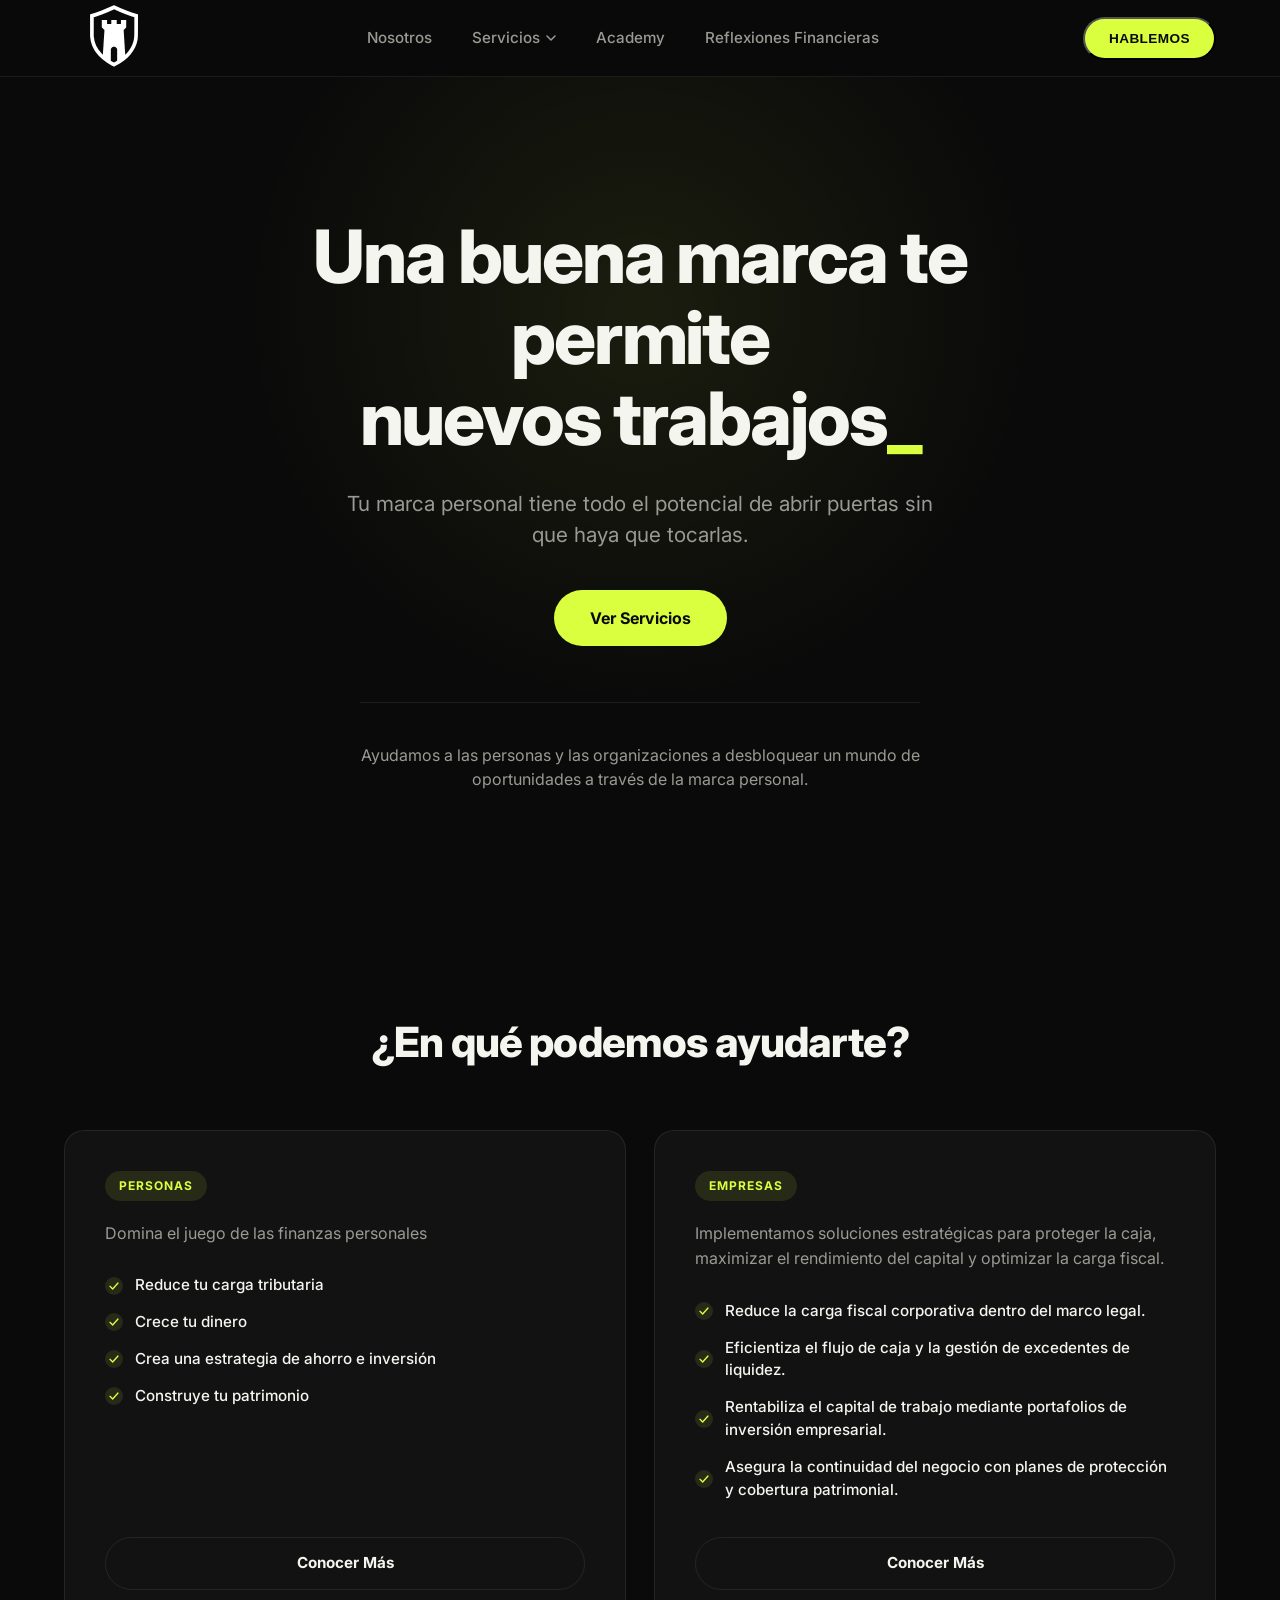
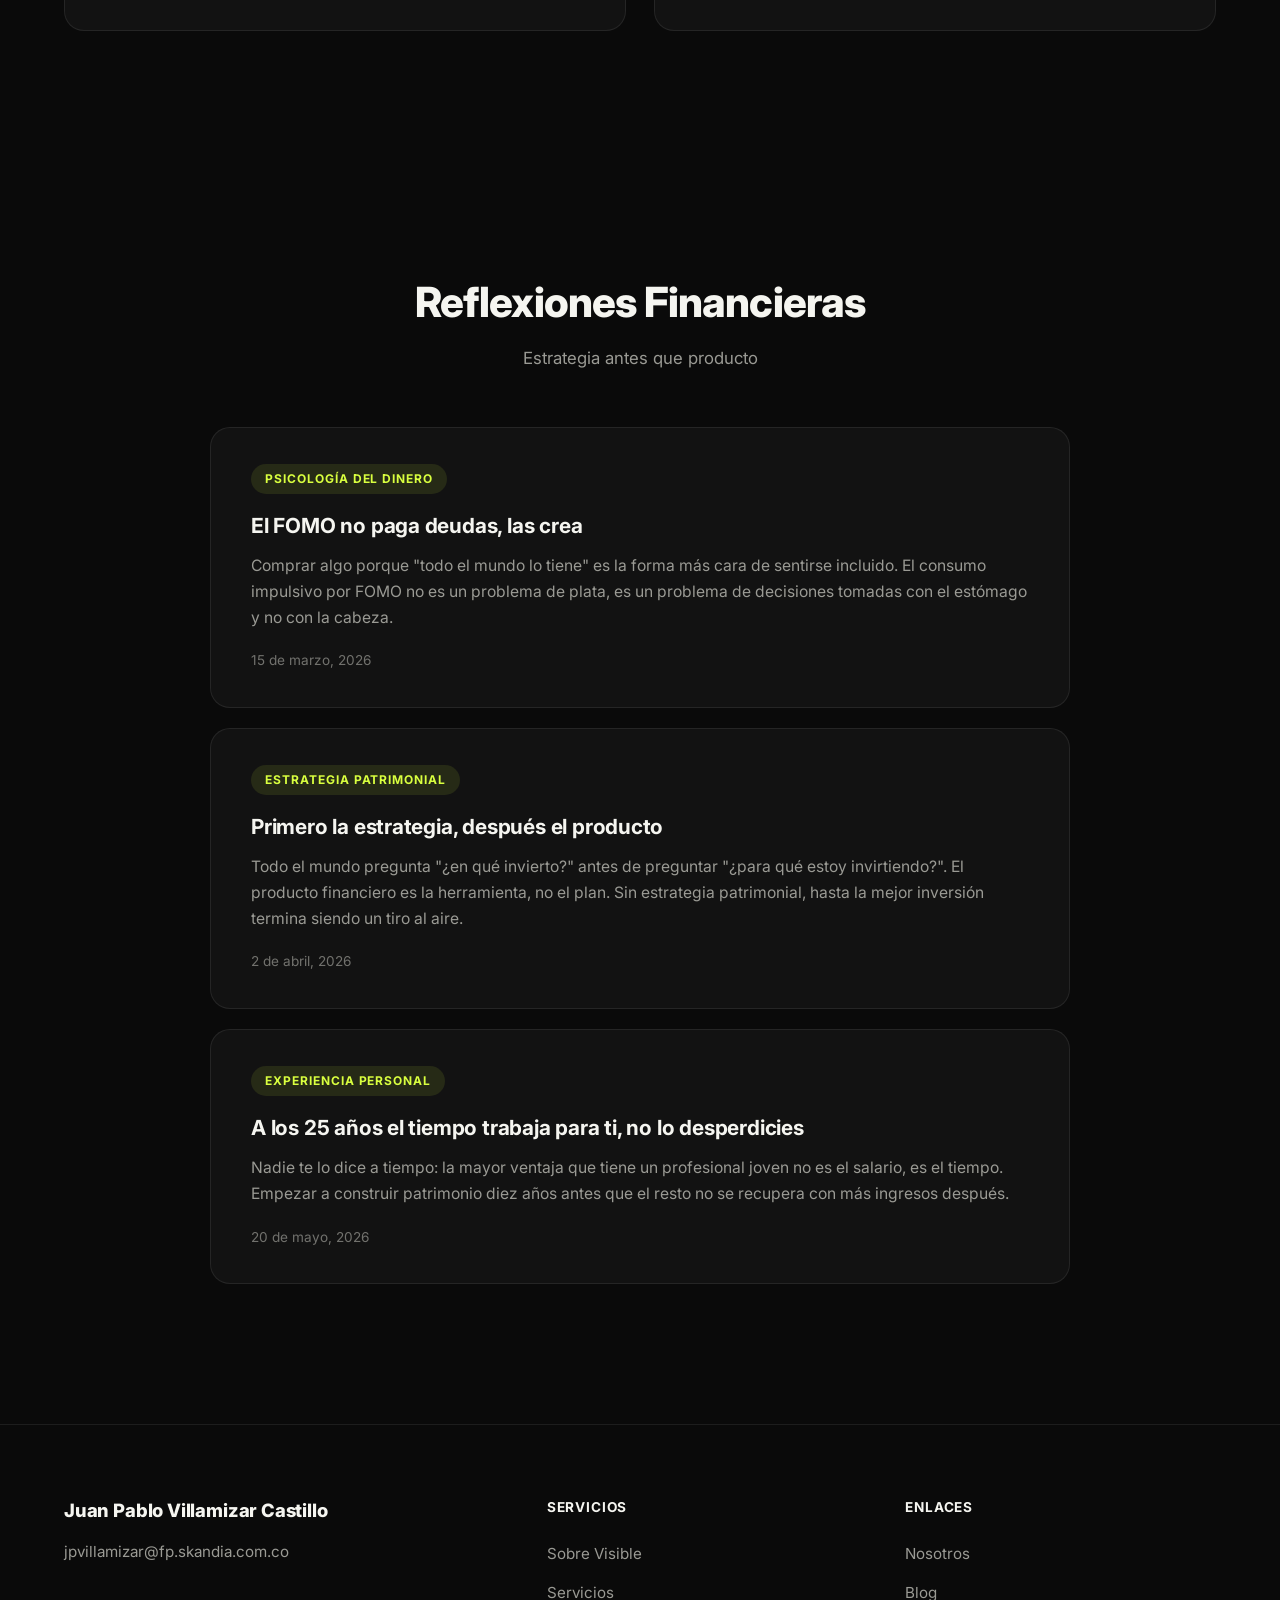
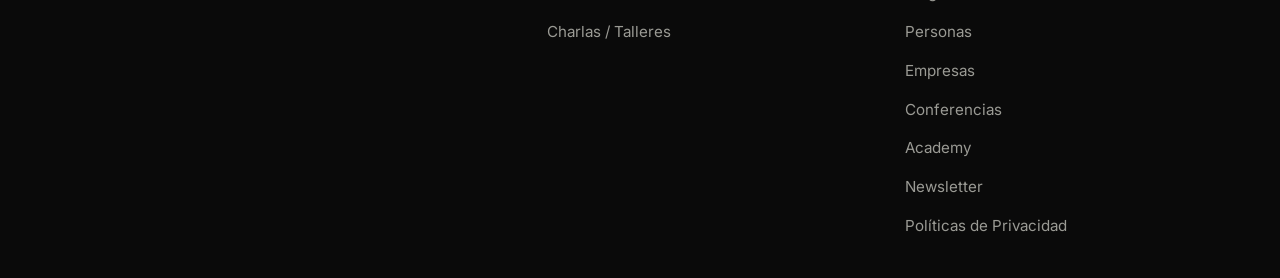
==== index.html @ e4d8bea0 "feat: actualiza estilos, estructura y añade reflexiones financieras" ====
<!DOCTYPE html>
<html lang="es">
<head>
  <meta charset="UTF-8" />
  <meta name="viewport" content="width=device-width, initial-scale=1.0" />
  <title>Visible | Marca Personal</title>
  <link rel="preconnect" href="https://fonts.googleapis.com" />
  <link rel="preconnect" href="https://fonts.gstatic.com" crossorigin />
  <link href="https://fonts.googleapis.com/css2?family=Inter:wght@400;500;600;700;800&display=swap" rel="stylesheet" />
  <link rel="stylesheet" href="style.css" />
</head>
<body>

  <header class="header">
    <div class="container header__inner">
      <a href="#" class="logo">
        <img src="logo.svg" alt="Juan Pablo Villamizar" class="logo__img" />
      </a>

      <button class="nav-toggle" id="navToggle" aria-label="Abrir menú" aria-expanded="false">
        <span></span>
        <span></span>
        <span></span>
      </button>

      <nav class="nav" id="mainNav">
        <ul class="nav__list">
          <li><a href="#" class="nav__link">Nosotros</a></li>
          <li class="nav__item--dropdown">
            <a href="#" class="nav__link nav__link--dropdown">
              Servicios
              <svg class="chevron" width="10" height="6" viewBox="0 0 10 6" fill="none">
                <path d="M1 1L5 5L9 1" stroke="currentColor" stroke-width="1.5" stroke-linecap="round" stroke-linejoin="round"/>
              </svg>
            </a>
            <ul class="dropdown">
              <li><a href="#" class="dropdown__link">Personas</a></li>
              <li><a href="#" class="dropdown__link">Empresas</a></li>
              <li><a href="#" class="dropdown__link">Conferencias</a></li>
            </ul>
          </li>
          <li><a href="#" class="nav__link">Academy</a></li>
          <li><a href="#reflexiones-financieras" class="nav__link">Reflexiones Financieras</a></li>
        </ul>
      </nav>

      <button type="button" class="btn btn--cta header__cta" id="openContactModal">HABLEMOS</button>
    </div>
  </header>

  <main>
    <section class="hero">
      <div class="container hero__inner">
        <h1 class="hero__title">
          Una buena marca te permite<br class="hero__break" />
          nuevos trabajos<span class="cursor">_</span>
        </h1>

        <p class="hero__subtitle">
          Tu marca personal tiene todo el potencial de abrir puertas sin que haya que tocarlas.
        </p>

        <a href="#" class="btn btn--primary hero__cta">Ver Servicios</a>

        <p class="hero__text">
          Ayudamos a las personas y las organizaciones a desbloquear un mundo de oportunidades a través de la marca personal.
        </p>
      </div>
    </section>

    <section class="segments">
      <div class="container">
        <h2 class="segments__title">¿En qué podemos ayudarte?</h2>

        <div class="segments__grid">
          <article class="segment-card">
            <span class="segment-card__tag">Personas</span>
            <p class="segment-card__desc">
              Domina el juego de las finanzas personales
            </p>
            <ul class="segment-card__list">
              <li>
                <svg class="check-icon" width="18" height="18" viewBox="0 0 18 18" fill="none">
                  <path d="M3 9.5L7 13.5L15 4.5" stroke="currentColor" stroke-width="2" stroke-linecap="round" stroke-linejoin="round"/>
                </svg>
                Reduce tu carga tributaria
              </li>
              <li>
                <svg class="check-icon" width="18" height="18" viewBox="0 0 18 18" fill="none">
                  <path d="M3 9.5L7 13.5L15 4.5" stroke="currentColor" stroke-width="2" stroke-linecap="round" stroke-linejoin="round"/>
                </svg>
                Crece tu dinero
              </li>
              <li>
                <svg class="check-icon" width="18" height="18" viewBox="0 0 18 18" fill="none">
                  <path d="M3 9.5L7 13.5L15 4.5" stroke="currentColor" stroke-width="2" stroke-linecap="round" stroke-linejoin="round"/>
                </svg>
                Crea una estrategia de ahorro e inversión
              </li>
              <li>
                <svg class="check-icon" width="18" height="18" viewBox="0 0 18 18" fill="none">
                  <path d="M3 9.5L7 13.5L15 4.5" stroke="currentColor" stroke-width="2" stroke-linecap="round" stroke-linejoin="round"/>
                </svg>
                Construye tu patrimonio
              </li>
            </ul>
            <a href="#" class="btn btn--outline segment-card__cta">Conocer Más</a>
          </article>

          <article class="segment-card">
            <span class="segment-card__tag">Empresas</span>
            <p class="segment-card__desc">
              Implementamos soluciones estratégicas para proteger la caja, maximizar el rendimiento del capital y optimizar la carga fiscal.
            </p>
            <ul class="segment-card__list">
              <li>
                <svg class="check-icon" width="18" height="18" viewBox="0 0 18 18" fill="none">
                  <path d="M3 9.5L7 13.5L15 4.5" stroke="currentColor" stroke-width="2" stroke-linecap="round" stroke-linejoin="round"/>
                </svg>
                Reduce la carga fiscal corporativa dentro del marco legal.
              </li>
              <li>
                <svg class="check-icon" width="18" height="18" viewBox="0 0 18 18" fill="none">
                  <path d="M3 9.5L7 13.5L15 4.5" stroke="currentColor" stroke-width="2" stroke-linecap="round" stroke-linejoin="round"/>
                </svg>
                Eficientiza el flujo de caja y la gestión de excedentes de liquidez.
              </li>
              <li>
                <svg class="check-icon" width="18" height="18" viewBox="0 0 18 18" fill="none">
                  <path d="M3 9.5L7 13.5L15 4.5" stroke="currentColor" stroke-width="2" stroke-linecap="round" stroke-linejoin="round"/>
                </svg>
                Rentabiliza el capital de trabajo mediante portafolios de inversión empresarial.
              </li>
              <li>
                <svg class="check-icon" width="18" height="18" viewBox="0 0 18 18" fill="none">
                  <path d="M3 9.5L7 13.5L15 4.5" stroke="currentColor" stroke-width="2" stroke-linecap="round" stroke-linejoin="round"/>
                </svg>
                Asegura la continuidad del negocio con planes de protección y cobertura patrimonial.
              </li>
            </ul>
            <a href="#" class="btn btn--outline segment-card__cta">Conocer Más</a>
          </article>
        </div>
      </div>
    </section>

    <section class="reflexiones-financieras" id="reflexiones-financieras">
      <div class="container">
        <div class="reflexiones__header">
          <h2 class="reflexiones__title">Reflexiones Financieras</h2>
          <p class="reflexiones__subtitle">Estrategia antes que producto</p>
        </div>

        <div class="reflexiones__list">
          <article class="reflexion-card">
            <span class="reflexion-card__badge">Psicología del Dinero</span>
            <h3 class="reflexion-card__title">El FOMO no paga deudas, las crea</h3>
            <p class="reflexion-card__excerpt">
              Comprar algo porque "todo el mundo lo tiene" es la forma más cara de sentirse incluido. El consumo impulsivo por FOMO no es un problema de plata, es un problema de decisiones tomadas con el estómago y no con la cabeza.
            </p>
            <time class="reflexion-card__date">15 de marzo, 2026</time>
          </article>

          <article class="reflexion-card">
            <span class="reflexion-card__badge">Estrategia Patrimonial</span>
            <h3 class="reflexion-card__title">Primero la estrategia, después el producto</h3>
            <p class="reflexion-card__excerpt">
              Todo el mundo pregunta "¿en qué invierto?" antes de preguntar "¿para qué estoy invirtiendo?". El producto financiero es la herramienta, no el plan. Sin estrategia patrimonial, hasta la mejor inversión termina siendo un tiro al aire.
            </p>
            <time class="reflexion-card__date">2 de abril, 2026</time>
          </article>

          <article class="reflexion-card">
            <span class="reflexion-card__badge">Experiencia Personal</span>
            <h3 class="reflexion-card__title">A los 25 años el tiempo trabaja para ti, no lo desperdicies</h3>
            <p class="reflexion-card__excerpt">
              Nadie te lo dice a tiempo: la mayor ventaja que tiene un profesional joven no es el salario, es el tiempo. Empezar a construir patrimonio diez años antes que el resto no se recupera con más ingresos después.
            </p>
            <time class="reflexion-card__date">20 de mayo, 2026</time>
          </article>
        </div>
      </div>
    </section>
  </main>

  <footer class="footer">
    <div class="container footer__inner">
      <div class="footer__col footer__col--brand">
        <a href="#" class="footer__brand">Juan Pablo Villamizar Castillo</a>
        <a href="mailto:jpvillamizar@fp.skandia.com.co" class="footer__email">jpvillamizar@fp.skandia.com.co</a>
      </div>

      <div class="footer__col">
        <h3 class="footer__heading">Servicios</h3>
        <ul class="footer__list">
          <li><a href="#" class="footer__link">Sobre Visible</a></li>
          <li><a href="#" class="footer__link">Servicios</a></li>
          <li><a href="#" class="footer__link">Charlas / Talleres</a></li>
        </ul>
      </div>

      <div class="footer__col">
        <h3 class="footer__heading">Enlaces</h3>
        <ul class="footer__list">
          <li><a href="#" class="footer__link">Nosotros</a></li>
          <li><a href="#" class="footer__link">Blog</a></li>
          <li><a href="#" class="footer__link">Personas</a></li>
          <li><a href="#" class="footer__link">Empresas</a></li>
          <li><a href="#" class="footer__link">Conferencias</a></li>
          <li><a href="#" class="footer__link">Academy</a></li>
          <li><a href="#" class="footer__link">Newsletter</a></li>
          <li><a href="#" class="footer__link">Políticas de Privacidad</a></li>
        </ul>
      </div>
    </div>
  </footer>

  <div class="modal-overlay" id="contactModalOverlay">
    <div class="modal" role="dialog" aria-modal="true" aria-labelledby="contactModalTitle">
      <button type="button" class="modal__close" id="closeContactModal" aria-label="Cerrar">
        <svg width="18" height="18" viewBox="0 0 18 18" fill="none">
          <path d="M2 2L16 16M16 2L2 16" stroke="currentColor" stroke-width="1.6" stroke-linecap="round"/>
        </svg>
      </button>

      <h2 class="modal__title" id="contactModalTitle">Ponte en contacto</h2>
      <p class="modal__subtitle">Cuéntanos sobre tu proyecto y te contactaremos a la brevedad.</p>

      <form class="modal__form" id="contactForm">
        <div class="form-group">
          <label for="fullName">Nombre Completo</label>
          <input type="text" id="fullName" name="fullName" required />
        </div>

        <div class="form-group">
          <label for="linkedin">LinkedIn Profile</label>
          <input type="url" id="linkedin" name="linkedin" placeholder="linkedin.com/in/tu-perfil" />
        </div>

        <div class="form-row">
          <div class="form-group">
            <label for="phone">Teléfono</label>
            <input type="tel" id="phone" name="phone" required />
          </div>
          <div class="form-group">
            <label for="email">Email</label>
            <input type="email" id="email" name="email" required />
          </div>
        </div>

        <div class="form-group">
          <label for="message">¿Cómo te podemos ayudar?</label>
          <textarea id="message" name="message" rows="4"></textarea>
        </div>

        <label class="checkbox-group">
          <input type="checkbox" id="privacyPolicy" name="privacyPolicy" required />
          <span>He leído y acepto las <a href="#" class="inline-link">políticas de privacidad</a>.</span>
        </label>

        <button type="submit" class="btn btn--cta modal__submit">ENVIAR</button>
      </form>
    </div>
  </div>

  <script>
    const navToggle = document.getElementById('navToggle');
    const mainNav = document.getElementById('mainNav');

    navToggle.addEventListener('click', () => {
      const isOpen = mainNav.classList.toggle('is-open');
      navToggle.classList.toggle('is-open');
      navToggle.setAttribute('aria-expanded', isOpen);
    });

    document.querySelectorAll('.nav__item--dropdown > .nav__link--dropdown').forEach((link) => {
      link.addEventListener('click', (e) => {
        if (window.innerWidth <= 900) {
          e.preventDefault();
          link.closest('.nav__item--dropdown').classList.toggle('is-open');
        }
      });
    });

    const contactModalOverlay = document.getElementById('contactModalOverlay');
    const openContactModal = document.getElementById('openContactModal');
    const closeContactModal = document.getElementById('closeContactModal');

    const openModal = () => {
      contactModalOverlay.classList.add('is-open');
      document.body.classList.add('modal-open');
    };

    const closeModal = () => {
      contactModalOverlay.classList.remove('is-open');
      document.body.classList.remove('modal-open');
    };

    openContactModal.addEventListener('click', openModal);
    closeContactModal.addEventListener('click', closeModal);

    contactModalOverlay.addEventListener('click', (e) => {
      if (e.target === contactModalOverlay) closeModal();
    });

    document.addEventListener('keydown', (e) => {
      if (e.key === 'Escape' && contactModalOverlay.classList.contains('is-open')) {
        closeModal();
      }
    });

document.getElementById('contactForm').addEventListener('submit', function(e) {
  e.preventDefault();
  
  const submitBtn = e.target.querySelector('button[type="submit"]');
  const originalBtnText = submitBtn.innerText;
  submitBtn.innerText = 'ENVIANDO...';
  submitBtn.disabled = true;

  // Reemplaza esta URL con la tuya de Google Apps Script
  const SCRIPT_URL = 'https://script.google.com/macros/s/AKfycbzHT7zYtWZRDqIqQ-Z_yzwOs47rKaZ9F3GA0aGe3IZ6wIFYPAkXJtQAMqJR0zdX5Y1I7g/exec';

  const formData = {
    fullName: document.getElementById('fullName').value,
    linkedin: document.getElementById('linkedin').value,
    phone: document.getElementById('phone').value,
    email: document.getElementById('email').value,
    message: document.getElementById('message').value
  };

  fetch(SCRIPT_URL, {
    method: 'POST',
    mode: 'no-cors',
    headers: { 'Content-Type': 'application/json' },
    body: JSON.stringify(formData)
  })
  .then(() => {
    alert('¡Gracias! Hemos recibido tu mensaje y te contactaremos pronto.');
    e.target.reset();
    closeModal();
  })
  .catch((error) => {
    alert('Hubo un error al enviar el mensaje. Por favor intenta de nuevo.');
    console.error('Error:', error);
  })
  .finally(() => {
    submitBtn.innerText = originalBtnText;
    submitBtn.disabled = false;
  });
});
  </script>

</body>
</html>
---- style.css ----
/* ===== Reset & Base ===== */
* {
  margin: 0;
  padding: 0;
  box-sizing: border-box;
}

:root {
  --bg: #0a0a0a;
  --bg-elevated: #121212;
  --text-primary: #f5f5f0;
  --text-secondary: #9a9a94;
  --accent: #d9ff3f;
  --accent-hover: #c5e838;
  --border: rgba(255, 255, 255, 0.08);
  --container-width: 1200px;
}

html {
  scroll-behavior: smooth;
}

body {
  background-color: var(--bg);
  color: var(--text-primary);
  font-family: 'Inter', -apple-system, BlinkMacSystemFont, 'Segoe UI', sans-serif;
  line-height: 1.5;
  overflow-x: hidden;
}

a {
  text-decoration: none;
  color: inherit;
}

ul {
  list-style: none;
}

.container {
  width: 100%;
  max-width: var(--container-width);
  margin: 0 auto;
  padding: 0 24px;
}

/* ===== Header ===== */
.header {
  position: sticky;
  top: 0;
  z-index: 100;
  background-color: rgba(10, 10, 10, 0.85);
  backdrop-filter: blur(10px);
  -webkit-backdrop-filter: blur(10px);
  border-bottom: 1px solid var(--border);
}

.header__inner {
  display: flex;
  align-items: center;
  justify-content: space-between;
  height: 76px;
}

.logo {
  display: inline-flex;
  align-items: center;
  z-index: 110;
}

.logo__img {
  display: block;
  height: 100px;           /* Aumentamos el tamaño para que sea bien visible */
  width: auto;            /* Mantiene la proporción horizontal */
  filter: invert(1);      /* Pasa el logo de negro a blanco resplandeciente */
  transition: opacity 0.2s ease;
}

.logo__img:hover {
  opacity: 0.8;           /* Efecto suave al pasar el cursor */
}

/* ---- Nav ---- */
.nav__list {
  display: flex;
  align-items: center;
  gap: 40px;
}

.nav__link {
  display: flex;
  align-items: center;
  gap: 6px;
  font-size: 0.95rem;
  font-weight: 500;
  color: var(--text-secondary);
  transition: color 0.2s ease;
  cursor: pointer;
}

.nav__link:hover {
  color: var(--text-primary);
}

.chevron {
  transition: transform 0.2s ease;
}

.nav__item--dropdown {
  position: relative;
}

.nav__item--dropdown:hover .chevron {
  transform: rotate(180deg);
}

.dropdown {
  position: absolute;
  top: calc(100% + 16px);
  left: 50%;
  transform: translateX(-50%) translateY(8px);
  min-width: 190px;
  background-color: var(--bg-elevated);
  border: 1px solid var(--border);
  border-radius: 12px;
  padding: 8px;
  opacity: 0;
  visibility: hidden;
  transition: opacity 0.2s ease, transform 0.2s ease, visibility 0.2s ease;
  box-shadow: 0 12px 32px rgba(0, 0, 0, 0.5);
}

.nav__item--dropdown:hover .dropdown {
  opacity: 1;
  visibility: visible;
  transform: translateX(-50%) translateY(0);
}

.dropdown__link {
  display: block;
  padding: 10px 14px;
  font-size: 0.9rem;
  font-weight: 500;
  color: var(--text-secondary);
  border-radius: 8px;
  transition: background-color 0.2s ease, color 0.2s ease;
  white-space: nowrap;
}

.dropdown__link:hover {
  background-color: rgba(255, 255, 255, 0.06);
  color: var(--text-primary);
}

/* ---- CTA Button ---- */
.btn {
  display: inline-flex;
  align-items: center;
  justify-content: center;
  font-weight: 700;
  border-radius: 100px;
  transition: background-color 0.2s ease, transform 0.15s ease, box-shadow 0.2s ease;
  cursor: pointer;
  white-space: nowrap;
}

.btn--cta {
  background-color: var(--accent);
  color: #0a0a0a;
  font-size: 0.85rem;
  letter-spacing: 0.03em;
  padding: 12px 24px;
}

.btn--cta:hover {
  background-color: var(--accent-hover);
  transform: translateY(-1px);
  box-shadow: 0 8px 20px rgba(217, 255, 63, 0.25);
}

/* ---- Mobile Nav Toggle ---- */
.nav-toggle {
  display: none;
  flex-direction: column;
  justify-content: center;
  gap: 5px;
  width: 32px;
  height: 32px;
  background: none;
  border: none;
  cursor: pointer;
  z-index: 110;
}

.nav-toggle span {
  display: block;
  width: 100%;
  height: 2px;
  background-color: var(--text-primary);
  border-radius: 2px;
  transition: transform 0.3s ease, opacity 0.3s ease;
}

.nav-toggle.is-open span:nth-child(1) {
  transform: translateY(7px) rotate(45deg);
}

.nav-toggle.is-open span:nth-child(2) {
  opacity: 0;
}

.nav-toggle.is-open span:nth-child(3) {
  transform: translateY(-7px) rotate(-45deg);
}

/* ===== Hero Section ===== */
.hero {
  position: relative;
  padding: 140px 0 120px;
  overflow: hidden;
}

.hero::before {
  content: '';
  position: absolute;
  top: -20%;
  left: 50%;
  transform: translateX(-50%);
  width: 800px;
  height: 800px;
  background: radial-gradient(circle, rgba(217, 255, 63, 0.08) 0%, rgba(217, 255, 63, 0) 70%);
  pointer-events: none;
  z-index: 0;
}

.hero__inner {
  position: relative;
  z-index: 1;
  max-width: 900px;
  text-align: center;
  margin: 0 auto;
  display: flex;
  flex-direction: column;
  align-items: center;
}

.hero__title {
  font-size: clamp(2.4rem, 6vw, 4.6rem);
  font-weight: 800;
  line-height: 1.1;
  letter-spacing: -0.03em;
  color: var(--text-primary);
  max-width: 900px;
}

.cursor {
  color: var(--accent);
  animation: blink 1s step-end infinite;
}

@keyframes blink {
  0%, 100% { opacity: 1; }
  50% { opacity: 0; }
}

.hero__subtitle {
  margin-top: 28px;
  font-size: clamp(1.05rem, 2vw, 1.3rem);
  font-weight: 400;
  color: var(--text-secondary);
  max-width: 620px;
}

.hero__cta {
  margin-top: 40px;
  background-color: var(--accent);
  color: #0a0a0a;
  font-size: 1rem;
  padding: 16px 36px;
}

.hero__cta:hover {
  background-color: var(--accent-hover);
  transform: translateY(-2px);
  box-shadow: 0 10px 28px rgba(217, 255, 63, 0.3);
}

.hero__text {
  margin-top: 56px;
  padding-top: 40px;
  border-top: 1px solid var(--border);
  font-size: 1rem;
  font-weight: 400;
  color: var(--text-secondary);
  max-width: 560px;
}

/* ===== Segments Section ===== */
.segments {
  padding: 100px 0 140px;
}

.segments__title {
  font-size: clamp(1.8rem, 3.5vw, 2.6rem);
  font-weight: 800;
  letter-spacing: -0.02em;
  text-align: center;
  margin-bottom: 56px;
}

.segments__grid {
  display: grid;
  grid-template-columns: repeat(2, 1fr);
  gap: 28px;
}

.segment-card {
  display: flex;
  flex-direction: column;
  align-items: flex-start;
  background-color: var(--bg-elevated);
  border: 1px solid var(--border);
  border-radius: 20px;
  padding: 40px;
  transition: border-color 0.25s ease, transform 0.25s ease, box-shadow 0.25s ease;
}

.segment-card:hover {
  border-color: rgba(217, 255, 63, 0.35);
  transform: translateY(-4px);
  box-shadow: 0 16px 40px rgba(0, 0, 0, 0.35);
}

.segment-card__tag {
  display: inline-block;
  font-size: 0.75rem;
  font-weight: 700;
  letter-spacing: 0.08em;
  text-transform: uppercase;
  color: var(--accent);
  background-color: rgba(217, 255, 63, 0.1);
  border-radius: 100px;
  padding: 6px 14px;
  margin-bottom: 20px;
}

.segment-card__desc {
  font-size: 1rem;
  line-height: 1.6;
  color: var(--text-secondary);
  margin-bottom: 28px;
}

.segment-card__list {
  display: flex;
  flex-direction: column;
  gap: 14px;
  width: 100%;
  margin-bottom: 36px;
}

.segment-card__list li {
  display: flex;
  align-items: center;
  gap: 12px;
  font-size: 0.95rem;
  font-weight: 500;
  color: var(--text-primary);
}

.check-icon {
  flex-shrink: 0;
  color: var(--accent);
  background-color: rgba(217, 255, 63, 0.1);
  border-radius: 50%;
  padding: 3px;
}

.btn--outline {
  width: 100%;
  background-color: transparent;
  color: var(--text-primary);
  border: 1px solid var(--border);
  font-size: 0.95rem;
  padding: 14px 28px;
  margin-top: auto;
}

.btn--outline:hover {
  background-color: var(--accent);
  border-color: var(--accent);
  color: #0a0a0a;
}

/* ===== Reflexiones Financieras Section ===== */
.reflexiones-financieras {
  padding: 100px 0 140px;
}

.reflexiones__header {
  text-align: center;
  margin-bottom: 56px;
}

.reflexiones__title {
  font-size: clamp(1.8rem, 3.5vw, 2.6rem);
  font-weight: 800;
  letter-spacing: -0.02em;
}

.reflexiones__subtitle {
  margin-top: 12px;
  font-size: 1.05rem;
  color: var(--text-secondary);
}

.reflexiones__list {
  display: flex;
  flex-direction: column;
  gap: 20px;
  max-width: 860px;
  margin: 0 auto;
}

.reflexion-card {
  display: flex;
  flex-direction: column;
  align-items: flex-start;
  background-color: var(--bg-elevated);
  border: 1px solid var(--border);
  border-radius: 20px;
  padding: 36px 40px;
  transition: border-color 0.25s ease, transform 0.25s ease, box-shadow 0.25s ease;
}

.reflexion-card:hover {
  border-color: rgba(217, 255, 63, 0.35);
  transform: translateY(-2px);
  box-shadow: 0 16px 40px rgba(0, 0, 0, 0.35);
}

.reflexion-card__badge {
  display: inline-block;
  font-size: 0.75rem;
  font-weight: 700;
  letter-spacing: 0.08em;
  text-transform: uppercase;
  color: var(--accent);
  background-color: rgba(217, 255, 63, 0.1);
  border-radius: 100px;
  padding: 6px 14px;
  margin-bottom: 18px;
}

.reflexion-card__title {
  font-size: 1.3rem;
  font-weight: 700;
  letter-spacing: -0.01em;
  line-height: 1.3;
  margin-bottom: 14px;
}

.reflexion-card__excerpt {
  font-size: 0.98rem;
  line-height: 1.65;
  color: var(--text-secondary);
  margin-bottom: 20px;
}

.reflexion-card__date {
  font-size: 0.85rem;
  color: var(--text-secondary);
  opacity: 0.7;
}

/* ===== Contact Modal ===== */
.modal-overlay {
  position: fixed;
  inset: 0;
  z-index: 200;
  display: flex;
  align-items: center;
  justify-content: center;
  padding: 24px;
  background-color: rgba(0, 0, 0, 0.7);
  backdrop-filter: blur(6px);
  -webkit-backdrop-filter: blur(6px);
  opacity: 0;
  visibility: hidden;
  transition: opacity 0.25s ease, visibility 0.25s ease;
}

.modal-overlay.is-open {
  opacity: 1;
  visibility: visible;
}

body.modal-open {
  overflow: hidden;
}

.modal {
  position: relative;
  width: 100%;
  max-width: 560px;
  max-height: 90vh;
  overflow-y: auto;
  background-color: var(--bg-elevated);
  border: 1px solid var(--border);
  border-radius: 20px;
  padding: 48px;
  transform: translateY(16px) scale(0.98);
  transition: transform 0.25s ease;
}

.modal-overlay.is-open .modal {
  transform: translateY(0) scale(1);
}

.modal__close {
  position: absolute;
  top: 20px;
  right: 20px;
  display: flex;
  align-items: center;
  justify-content: center;
  width: 36px;
  height: 36px;
  background-color: transparent;
  border: 1px solid var(--border);
  border-radius: 50%;
  color: var(--text-secondary);
  cursor: pointer;
  transition: color 0.2s ease, border-color 0.2s ease;
}

.modal__close:hover {
  color: var(--text-primary);
  border-color: var(--text-primary);
}

.modal__title {
  font-size: 1.7rem;
  font-weight: 800;
  letter-spacing: -0.02em;
  padding-right: 40px;
}

.modal__subtitle {
  margin-top: 8px;
  font-size: 0.95rem;
  color: var(--text-secondary);
}

.modal__form {
  margin-top: 32px;
  display: flex;
  flex-direction: column;
  gap: 20px;
}

.form-row {
  display: grid;
  grid-template-columns: 1fr 1fr;
  gap: 16px;
}

.form-group {
  display: flex;
  flex-direction: column;
  gap: 8px;
}

.form-group label {
  font-size: 0.85rem;
  font-weight: 600;
  color: var(--text-secondary);
}

.form-group input,
.form-group select,
.form-group textarea {
  background-color: var(--bg);
  border: 1px solid var(--border);
  border-radius: 10px;
  padding: 12px 16px;
  font-family: inherit;
  font-size: 0.95rem;
  color: var(--text-primary);
  outline: none;
  transition: border-color 0.2s ease;
}

.form-group textarea {
  resize: vertical;
  min-height: 90px;
}

.form-group input:focus,
.form-group select:focus,
.form-group textarea:focus {
  border-color: var(--accent);
}

.form-group select {
  appearance: none;
  -webkit-appearance: none;
  background-image: url("data:image/svg+xml,%3Csvg xmlns='http://www.w3.org/2000/svg' width='10' height='6' viewBox='0 0 10 6' fill='none'%3E%3Cpath d='M1 1L5 5L9 1' stroke='%239a9a94' stroke-width='1.5' stroke-linecap='round' stroke-linejoin='round'/%3E%3C/svg%3E");
  background-repeat: no-repeat;
  background-position: right 16px center;
  padding-right: 40px;
  cursor: pointer;
}

.checkbox-group {
  display: flex;
  align-items: flex-start;
  gap: 10px;
  font-size: 0.85rem;
  color: var(--text-secondary);
  cursor: pointer;
  line-height: 1.5;
}

.checkbox-group input[type="checkbox"] {
  flex-shrink: 0;
  width: 18px;
  height: 18px;
  margin-top: 2px;
  accent-color: var(--accent);
  cursor: pointer;
}

.inline-link {
  color: var(--accent);
  text-decoration: underline;
  text-underline-offset: 2px;
}

.modal__submit {
  width: 100%;
  padding: 15px 28px;
  font-size: 0.95rem;
  margin-top: 4px;
}

/* ===== Footer ===== */
.footer {
  border-top: 1px solid var(--border);
  padding: 72px 0 40px;
}

.footer__inner {
  display: grid;
  grid-template-columns: 1.4fr 1fr 1fr;
  gap: 48px;
}

.footer__col--brand {
  display: flex;
  flex-direction: column;
  align-items: flex-start;
  gap: 16px;
}

.footer__email {
  font-size: 0.95rem;
  color: var(--text-secondary);
  transition: color 0.2s ease;
}

.footer__email:hover {
  color: var(--accent);
}

.footer__brand {
  font-size: 1.15rem;
  font-weight: 800;
  letter-spacing: -0.01em;
  color: var(--text-primary);
}

.footer__heading {
  font-size: 0.85rem;
  font-weight: 700;
  letter-spacing: 0.06em;
  text-transform: uppercase;
  color: var(--text-primary);
  margin-bottom: 24px;
}

.footer__list {
  display: flex;
  flex-direction: column;
  gap: 14px;
}

.footer__link {
  font-size: 0.95rem;
  color: var(--text-secondary);
  transition: color 0.2s ease;
}

.footer__link:hover {
  color: var(--accent);
}

/* ===== Responsive ===== */
@media (max-width: 900px) {
  .segments {
    padding: 80px 0 100px;
  }

  .segments__grid {
    grid-template-columns: 1fr;
    gap: 20px;
  }

  .segment-card {
    padding: 32px;
  }

  .reflexiones-financieras {
    padding: 80px 0 100px;
  }

  .reflexion-card {
    padding: 28px 28px;
  }

  .modal {
    padding: 36px 28px;
  }

  .footer {
    padding: 56px 0 32px;
  }

  .footer__inner {
    grid-template-columns: 1fr 1fr;
    row-gap: 40px;
  }

  .footer__col--brand {
    grid-column: 1 / -1;
  }

  .nav {
    position: fixed;
    top: 0;
    right: 0;
    height: 100vh;
    width: min(320px, 80vw);
    background-color: var(--bg-elevated);
    border-left: 1px solid var(--border);
    padding: 100px 32px 32px;
    transform: translateX(100%);
    transition: transform 0.3s ease;
    z-index: 105;
  }

  .nav.is-open {
    transform: translateX(0);
  }

  .nav__list {
    flex-direction: column;
    align-items: flex-start;
    gap: 8px;
    width: 100%;
  }

  .nav__link {
    width: 100%;
    padding: 12px 0;
    font-size: 1.05rem;
  }

  .nav__item--dropdown {
    width: 100%;
  }

  .dropdown {
    position: static;
    transform: none;
    opacity: 1;
    visibility: visible;
    display: none;
    box-shadow: none;
    border: none;
    background: transparent;
    padding: 0 0 0 12px;
    margin-top: 4px;
  }

  .nav__item--dropdown.is-open .dropdown {
    display: block;
  }

  .nav-toggle {
    display: flex;
  }

  .header__cta {
    display: none;
  }
}

@media (max-width: 900px) and (min-width: 600px) {
  .header__cta {
    display: inline-flex;
  }
}

@media (max-width: 600px) {
  .header__inner {
    height: 68px;
  }

  .hero {
    padding: 100px 0 80px;
  }

  .hero__title {
    font-size: 2.2rem;
  }

  .hero__cta {
    width: 100%;
  }

  .hero__text {
    margin-top: 40px;
    padding-top: 32px;
  }

  .segments__title {
    margin-bottom: 40px;
  }

  .segment-card {
    padding: 28px 24px;
  }

  .reflexion-card {
    padding: 24px 20px;
    border-radius: 16px;
  }

  .reflexion-card__title {
    font-size: 1.15rem;
  }

  .modal {
    padding: 32px 20px;
    border-radius: 16px;
  }

  .modal__title {
    font-size: 1.4rem;
  }

  .form-row {
    grid-template-columns: 1fr;
    gap: 20px;
  }

  .footer__inner {
    grid-template-columns: 1fr;
    row-gap: 36px;
  }

  .footer__col--brand {
    grid-column: auto;
  }
}
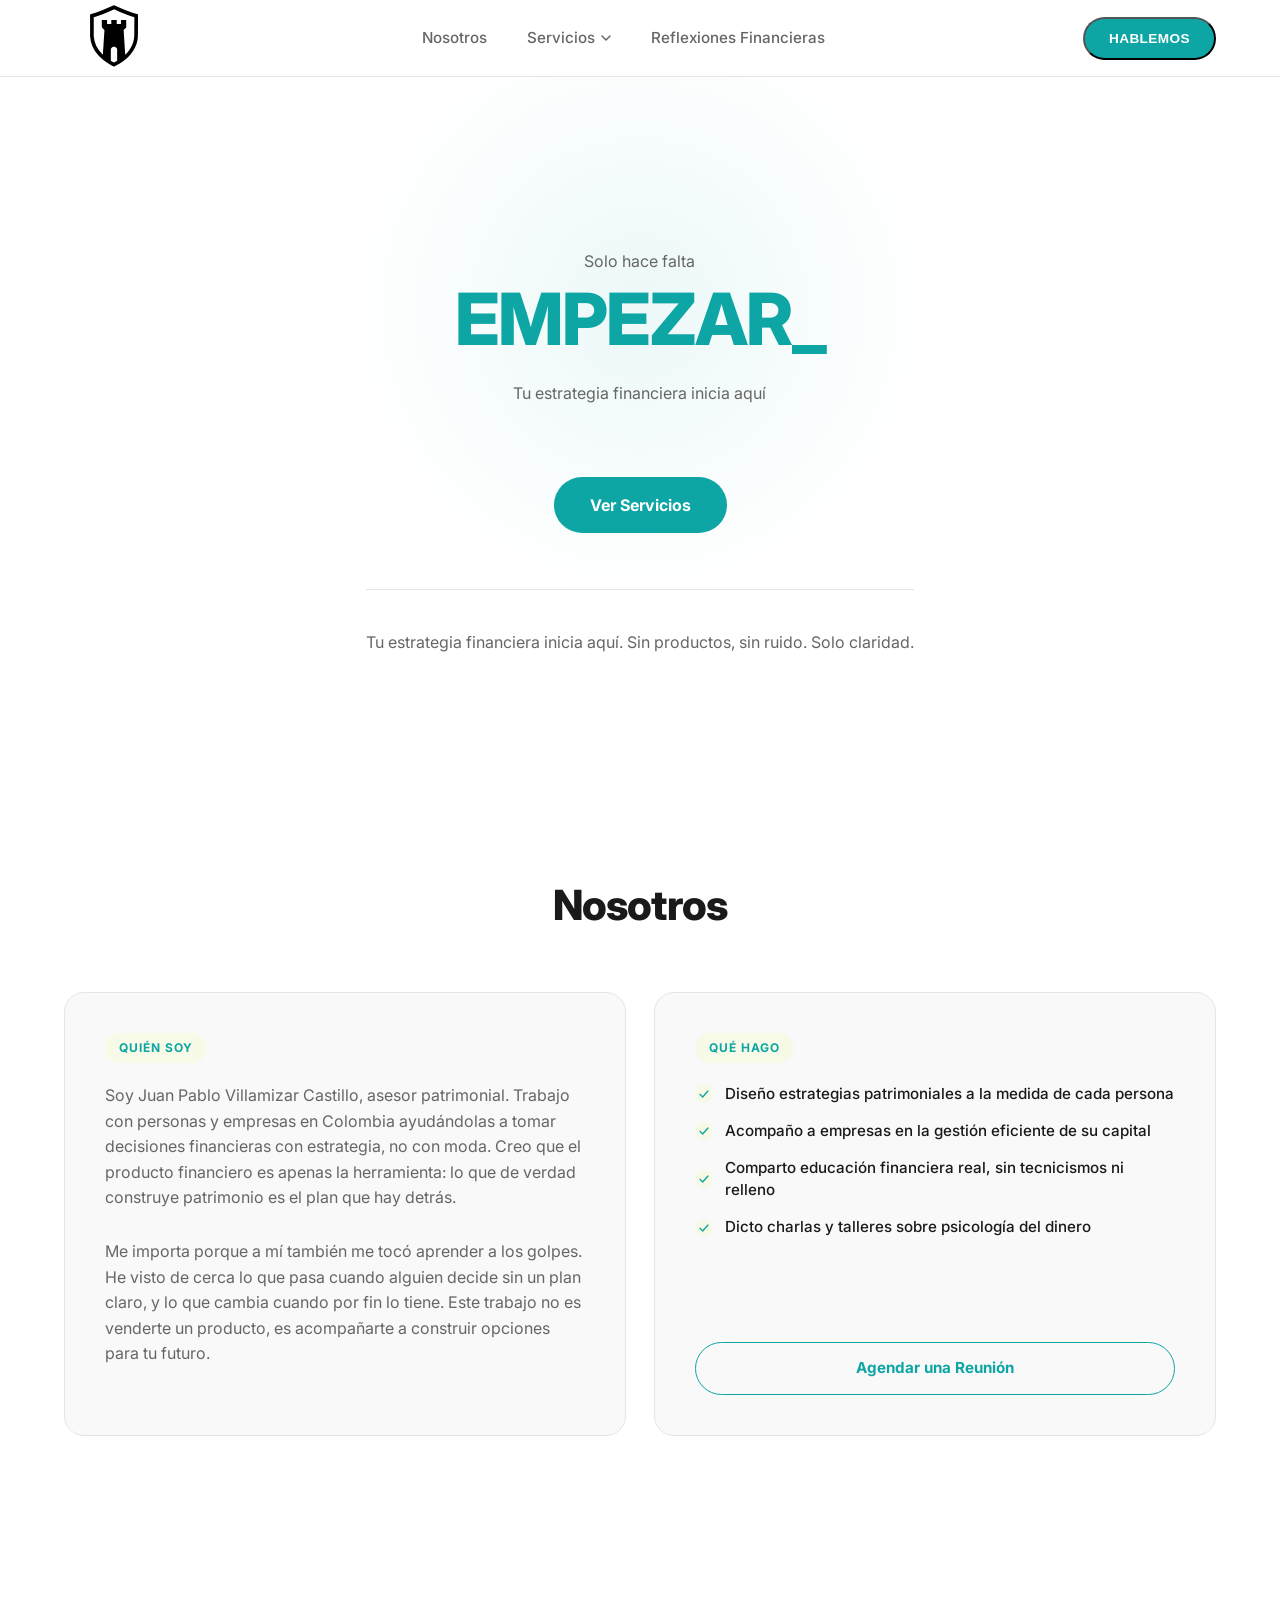
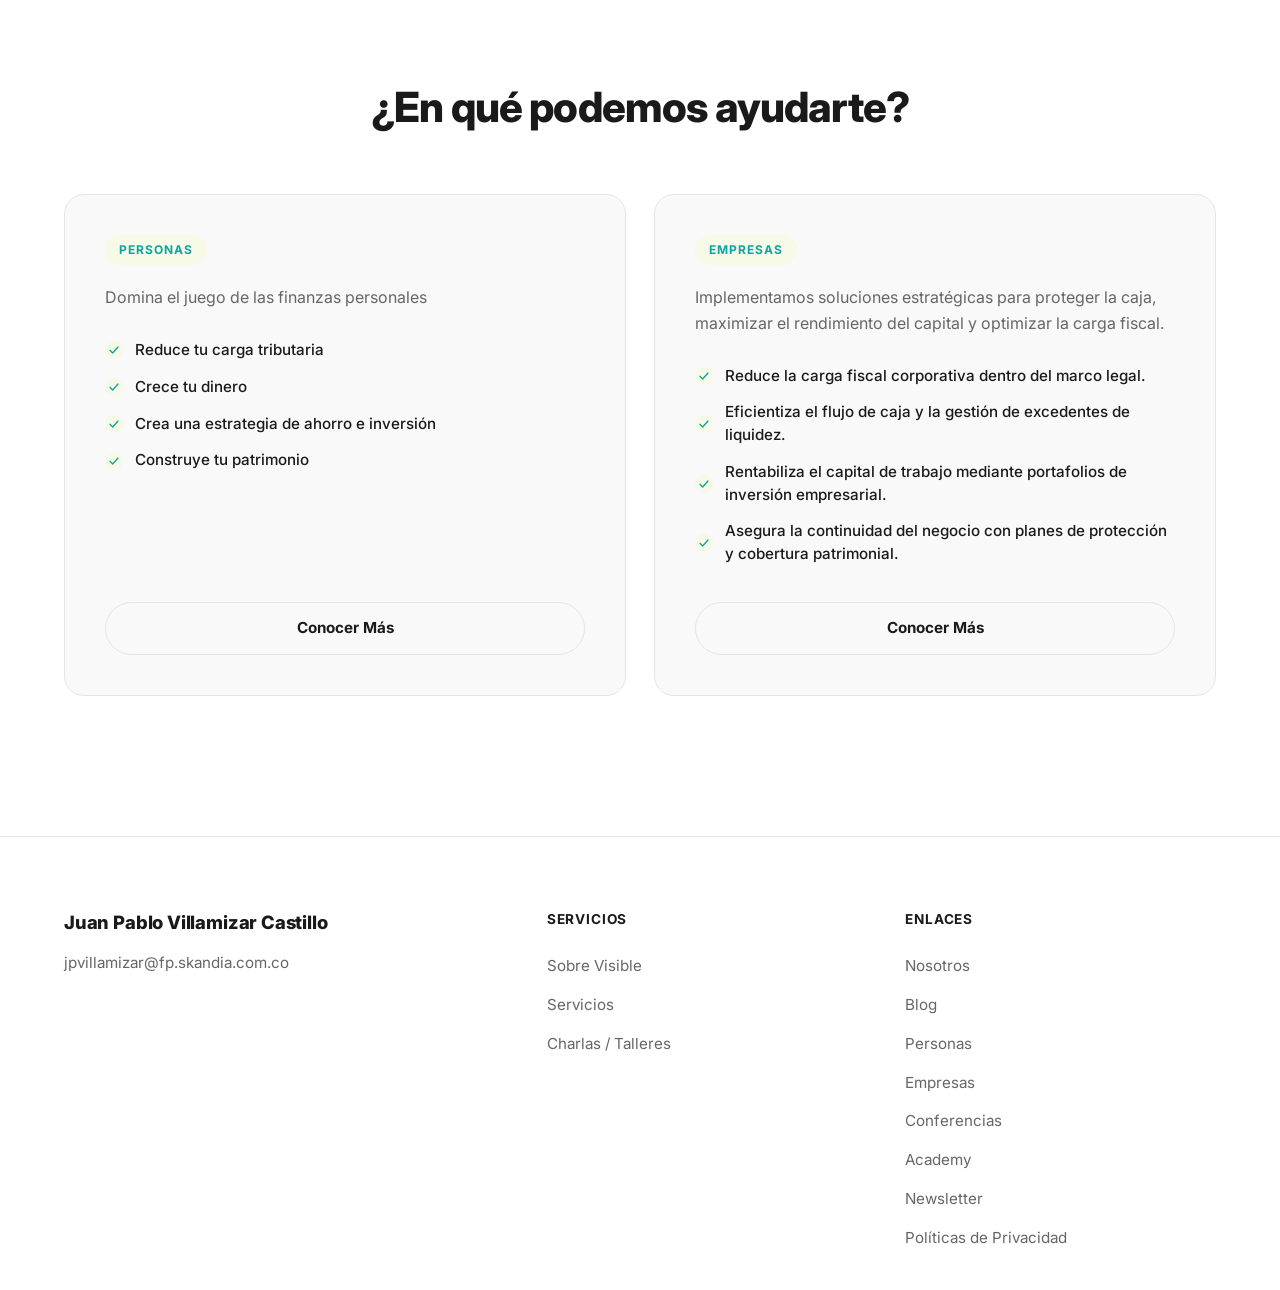
==== commit f40d1620: "Actualización de la landing page y estilos" ====
--- a/index.html
+++ b/index.html
@@ -25,9 +25,9 @@
 
       <nav class="nav" id="mainNav">
         <ul class="nav__list">
-          <li><a href="#" class="nav__link">Nosotros</a></li>
+          <li><a href="#nosotros" class="nav__link">Nosotros</a></li>
           <li class="nav__item--dropdown">
-            <a href="#" class="nav__link nav__link--dropdown">
+            <a href="#servicios" class="nav__link nav__link--dropdown">
               Servicios
               <svg class="chevron" width="10" height="6" viewBox="0 0 10 6" fill="none">
                 <path d="M1 1L5 5L9 1" stroke="currentColor" stroke-width="1.5" stroke-linecap="round" stroke-linejoin="round"/>
@@ -39,36 +39,79 @@
               <li><a href="#" class="dropdown__link">Conferencias</a></li>
             </ul>
           </li>
-          <li><a href="#" class="nav__link">Academy</a></li>
-          <li><a href="#reflexiones-financieras" class="nav__link">Reflexiones Financieras</a></li>
+          <li><a href="reflexiones-financieras.html" class="nav__link">Reflexiones Financieras</a></li>
         </ul>
       </nav>
 
-      <button type="button" class="btn btn--cta header__cta" id="openContactModal">HABLEMOS</button>
+      <button type="button" class="btn btn--cta header__cta js-open-contact" id="openContactModal">HABLEMOS</button>
     </div>
   </header>
 
   <main>
     <section class="hero">
       <div class="container hero__inner">
-        <h1 class="hero__title">
-          Una buena marca te permite<br class="hero__break" />
-          nuevos trabajos<span class="cursor">_</span>
-        </h1>
-
-        <p class="hero__subtitle">
-          Tu marca personal tiene todo el potencial de abrir puertas sin que haya que tocarlas.
-        </p>
+        <div class="hero__lead">
+          <p class="hero__lead-label">Solo hace falta</p>
+          <h1 class="hero__lead-highlight">EMPEZAR<span class="cursor">_</span></h1>
+          <p class="hero__lead-text">Tu estrategia financiera inicia aquí</p>
+        </div>
 
         <a href="#" class="btn btn--primary hero__cta">Ver Servicios</a>
 
-        <p class="hero__text">
-          Ayudamos a las personas y las organizaciones a desbloquear un mundo de oportunidades a través de la marca personal.
-        </p>
+        <p class="hero__text">Tu estrategia financiera inicia aquí. Sin productos, sin ruido. Solo claridad.</p>
       </div>
     </section>
 
-    <section class="segments">
+    <section class="segments" id="nosotros">
+      <div class="container">
+        <h2 class="segments__title">Nosotros</h2>
+
+        <div class="segments__grid">
+          <article class="segment-card">
+            <span class="segment-card__tag">Quién Soy</span>
+            <p class="segment-card__desc">
+              Soy Juan Pablo Villamizar Castillo, asesor patrimonial. Trabajo con personas y empresas en Colombia ayudándolas a tomar decisiones financieras con estrategia, no con moda. Creo que el producto financiero es apenas la herramienta: lo que de verdad construye patrimonio es el plan que hay detrás.
+            </p>
+            <p class="segment-card__desc">
+              Me importa porque a mí también me tocó aprender a los golpes. He visto de cerca lo que pasa cuando alguien decide sin un plan claro, y lo que cambia cuando por fin lo tiene. Este trabajo no es venderte un producto, es acompañarte a construir opciones para tu futuro.
+            </p>
+          </article>
+
+          <article class="segment-card">
+            <span class="segment-card__tag">Qué Hago</span>
+            <ul class="segment-card__list">
+              <li>
+                <svg class="check-icon" width="18" height="18" viewBox="0 0 18 18" fill="none">
+                  <path d="M3 9.5L7 13.5L15 4.5" stroke="currentColor" stroke-width="2" stroke-linecap="round" stroke-linejoin="round"/>
+                </svg>
+                Diseño estrategias patrimoniales a la medida de cada persona
+              </li>
+              <li>
+                <svg class="check-icon" width="18" height="18" viewBox="0 0 18 18" fill="none">
+                  <path d="M3 9.5L7 13.5L15 4.5" stroke="currentColor" stroke-width="2" stroke-linecap="round" stroke-linejoin="round"/>
+                </svg>
+                Acompaño a empresas en la gestión eficiente de su capital
+              </li>
+              <li>
+                <svg class="check-icon" width="18" height="18" viewBox="0 0 18 18" fill="none">
+                  <path d="M3 9.5L7 13.5L15 4.5" stroke="currentColor" stroke-width="2" stroke-linecap="round" stroke-linejoin="round"/>
+                </svg>
+                Comparto educación financiera real, sin tecnicismos ni relleno
+              </li>
+              <li>
+                <svg class="check-icon" width="18" height="18" viewBox="0 0 18 18" fill="none">
+                  <path d="M3 9.5L7 13.5L15 4.5" stroke="currentColor" stroke-width="2" stroke-linecap="round" stroke-linejoin="round"/>
+                </svg>
+                Dicto charlas y talleres sobre psicología del dinero
+              </li>
+            </ul>
+            <a href="#" class="btn btn--outline btn--outline-accent segment-card__cta js-open-contact">Agendar una Reunión</a>
+          </article>
+        </div>
+      </div>
+    </section>
+
+    <section class="segments" id="servicios">
       <div class="container">
         <h2 class="segments__title">¿En qué podemos ayudarte?</h2>
 
@@ -144,43 +187,6 @@
       </div>
     </section>
 
-    <section class="reflexiones-financieras" id="reflexiones-financieras">
-      <div class="container">
-        <div class="reflexiones__header">
-          <h2 class="reflexiones__title">Reflexiones Financieras</h2>
-          <p class="reflexiones__subtitle">Estrategia antes que producto</p>
-        </div>
-
-        <div class="reflexiones__list">
-          <article class="reflexion-card">
-            <span class="reflexion-card__badge">Psicología del Dinero</span>
-            <h3 class="reflexion-card__title">El FOMO no paga deudas, las crea</h3>
-            <p class="reflexion-card__excerpt">
-              Comprar algo porque "todo el mundo lo tiene" es la forma más cara de sentirse incluido. El consumo impulsivo por FOMO no es un problema de plata, es un problema de decisiones tomadas con el estómago y no con la cabeza.
-            </p>
-            <time class="reflexion-card__date">15 de marzo, 2026</time>
-          </article>
-
-          <article class="reflexion-card">
-            <span class="reflexion-card__badge">Estrategia Patrimonial</span>
-            <h3 class="reflexion-card__title">Primero la estrategia, después el producto</h3>
-            <p class="reflexion-card__excerpt">
-              Todo el mundo pregunta "¿en qué invierto?" antes de preguntar "¿para qué estoy invirtiendo?". El producto financiero es la herramienta, no el plan. Sin estrategia patrimonial, hasta la mejor inversión termina siendo un tiro al aire.
-            </p>
-            <time class="reflexion-card__date">2 de abril, 2026</time>
-          </article>
-
-          <article class="reflexion-card">
-            <span class="reflexion-card__badge">Experiencia Personal</span>
-            <h3 class="reflexion-card__title">A los 25 años el tiempo trabaja para ti, no lo desperdicies</h3>
-            <p class="reflexion-card__excerpt">
-              Nadie te lo dice a tiempo: la mayor ventaja que tiene un profesional joven no es el salario, es el tiempo. Empezar a construir patrimonio diez años antes que el resto no se recupera con más ingresos después.
-            </p>
-            <time class="reflexion-card__date">20 de mayo, 2026</time>
-          </article>
-        </div>
-      </div>
-    </section>
   </main>
 
   <footer class="footer">
@@ -283,10 +289,11 @@
     });
 
     const contactModalOverlay = document.getElementById('contactModalOverlay');
-    const openContactModal = document.getElementById('openContactModal');
+    const openContactModalTriggers = document.querySelectorAll('.js-open-contact');
     const closeContactModal = document.getElementById('closeContactModal');
 
-    const openModal = () => {
+    const openModal = (e) => {
+      if (e) e.preventDefault();
       contactModalOverlay.classList.add('is-open');
       document.body.classList.add('modal-open');
     };
@@ -296,7 +303,7 @@
       document.body.classList.remove('modal-open');
     };
 
-    openContactModal.addEventListener('click', openModal);
+    openContactModalTriggers.forEach((trigger) => trigger.addEventListener('click', openModal));
     closeContactModal.addEventListener('click', closeModal);
 
     contactModalOverlay.addEventListener('click', (e) => {
--- a/style.css
+++ b/style.css
@@ -6,13 +6,13 @@
 }
 
 :root {
-  --bg: #0a0a0a;
-  --bg-elevated: #121212;
-  --text-primary: #f5f5f0;
-  --text-secondary: #9a9a94;
-  --accent: #d9ff3f;
-  --accent-hover: #c5e838;
-  --border: rgba(255, 255, 255, 0.08);
+  --bg: #ffffff;
+  --bg-elevated: #f9f9f9;
+  --text-primary: #1a1a1a;
+  --text-secondary: #666666;
+  --accent: #0ea5a5;
+  --accent-hover: #0d9193;
+  --border: #e5e5e5;
   --container-width: 1200px;
 }
 
@@ -49,7 +49,7 @@
   position: sticky;
   top: 0;
   z-index: 100;
-  background-color: rgba(10, 10, 10, 0.85);
+  background-color: rgba(255, 255, 255, 0.85);
   backdrop-filter: blur(10px);
   -webkit-backdrop-filter: blur(10px);
   border-bottom: 1px solid var(--border);
@@ -72,7 +72,7 @@
   display: block;
   height: 100px;           /* Aumentamos el tamaño para que sea bien visible */
   width: auto;            /* Mantiene la proporción horizontal */
-  filter: invert(1);      /* Pasa el logo de negro a blanco resplandeciente */
+  filter: none;      /* Pasa el logo de negro a blanco resplandeciente */
   transition: opacity 0.2s ease;
 }
 
@@ -127,7 +127,7 @@
   opacity: 0;
   visibility: hidden;
   transition: opacity 0.2s ease, transform 0.2s ease, visibility 0.2s ease;
-  box-shadow: 0 12px 32px rgba(0, 0, 0, 0.5);
+  box-shadow: 0 12px 32px rgba(0, 0, 0, 0.08);
 }
 
 .nav__item--dropdown:hover .dropdown {
@@ -148,7 +148,7 @@
 }
 
 .dropdown__link:hover {
-  background-color: rgba(255, 255, 255, 0.06);
+  background-color: rgba(14, 165, 165, 0.08);
   color: var(--text-primary);
 }
 
@@ -166,7 +166,7 @@
 
 .btn--cta {
   background-color: var(--accent);
-  color: #0a0a0a;
+  color: #ffffff;
   font-size: 0.85rem;
   letter-spacing: 0.03em;
   padding: 12px 24px;
@@ -175,7 +175,7 @@
 .btn--cta:hover {
   background-color: var(--accent-hover);
   transform: translateY(-1px);
-  box-shadow: 0 8px 20px rgba(217, 255, 63, 0.25);
+  box-shadow: 0 8px 20px rgba(14, 165, 165, 0.15);
 }
 
 /* ---- Mobile Nav Toggle ---- */
@@ -223,12 +223,12 @@
 .hero::before {
   content: '';
   position: absolute;
-  top: -20%;
+  top: -10%;
   left: 50%;
   transform: translateX(-50%);
-  width: 800px;
-  height: 800px;
-  background: radial-gradient(circle, rgba(217, 255, 63, 0.08) 0%, rgba(217, 255, 63, 0) 70%);
+  width: 600px;
+  height: 600px;
+  background: radial-gradient(circle, rgba(14, 165, 165, 0.08) 0%, rgba(14, 165, 165, 0.02) 50%, rgba(14, 165, 165, 0) 70%);
   pointer-events: none;
   z-index: 0;
 }
@@ -244,15 +244,6 @@
   align-items: center;
 }
 
-.hero__title {
-  font-size: clamp(2.4rem, 6vw, 4.6rem);
-  font-weight: 800;
-  line-height: 1.1;
-  letter-spacing: -0.03em;
-  color: var(--text-primary);
-  max-width: 900px;
-}
-
 .cursor {
   color: var(--accent);
   animation: blink 1s step-end infinite;
@@ -263,18 +254,42 @@
   50% { opacity: 0; }
 }
 
-.hero__subtitle {
-  margin-top: 28px;
-  font-size: clamp(1.05rem, 2vw, 1.3rem);
+.hero__lead {
+  margin-top: 32px;
+  display: flex;
+  flex-direction: column;
+  align-items: center;
+}
+
+.hero__lead-label {
+  font-size: 16px;
   font-weight: 400;
   color: var(--text-secondary);
+  margin-bottom: 8px;
+}
+
+.hero__lead-highlight {
+  font-family: 'Inter', -apple-system, BlinkMacSystemFont, 'Segoe UI', sans-serif;
+  font-size: 72px;
+  font-weight: 800;
+  line-height: 1.05;
+  letter-spacing: -0.02em;
+  color: var(--accent);
+  margin-bottom: 24px;
+}
+
+.hero__lead-text {
+  font-size: 16px;
+  font-weight: 400;
+  color: var(--text-secondary);
   max-width: 620px;
+  margin-bottom: 32px;
 }
 
 .hero__cta {
   margin-top: 40px;
   background-color: var(--accent);
-  color: #0a0a0a;
+  color: #ffffff;
   font-size: 1rem;
   padding: 16px 36px;
 }
@@ -282,7 +297,7 @@
 .hero__cta:hover {
   background-color: var(--accent-hover);
   transform: translateY(-2px);
-  box-shadow: 0 10px 28px rgba(217, 255, 63, 0.3);
+  box-shadow: 0 10px 28px rgba(14, 165, 165, 0.2);
 }
 
 .hero__text {
@@ -326,9 +341,9 @@
 }
 
 .segment-card:hover {
-  border-color: rgba(217, 255, 63, 0.35);
+  border-color: var(--accent);
   transform: translateY(-4px);
-  box-shadow: 0 16px 40px rgba(0, 0, 0, 0.35);
+  box-shadow: 0 16px 40px rgba(0, 0, 0, 0.08);
 }
 
 .segment-card__tag {
@@ -390,6 +405,11 @@
   background-color: var(--accent);
   border-color: var(--accent);
   color: #0a0a0a;
+}
+
+.btn--outline-accent {
+  color: var(--accent);
+  border-color: var(--accent);
 }
 
 /* ===== Reflexiones Financieras Section ===== */
@@ -707,6 +727,10 @@
 
 /* ===== Responsive ===== */
 @media (max-width: 900px) {
+  .hero__lead-highlight {
+    font-size: 56px;
+  }
+
   .segments {
     padding: 80px 0 100px;
   }
@@ -821,8 +845,8 @@
     padding: 100px 0 80px;
   }
 
-  .hero__title {
-    font-size: 2.2rem;
+  .hero__lead-highlight {
+    font-size: 48px;
   }
 
   .hero__cta {
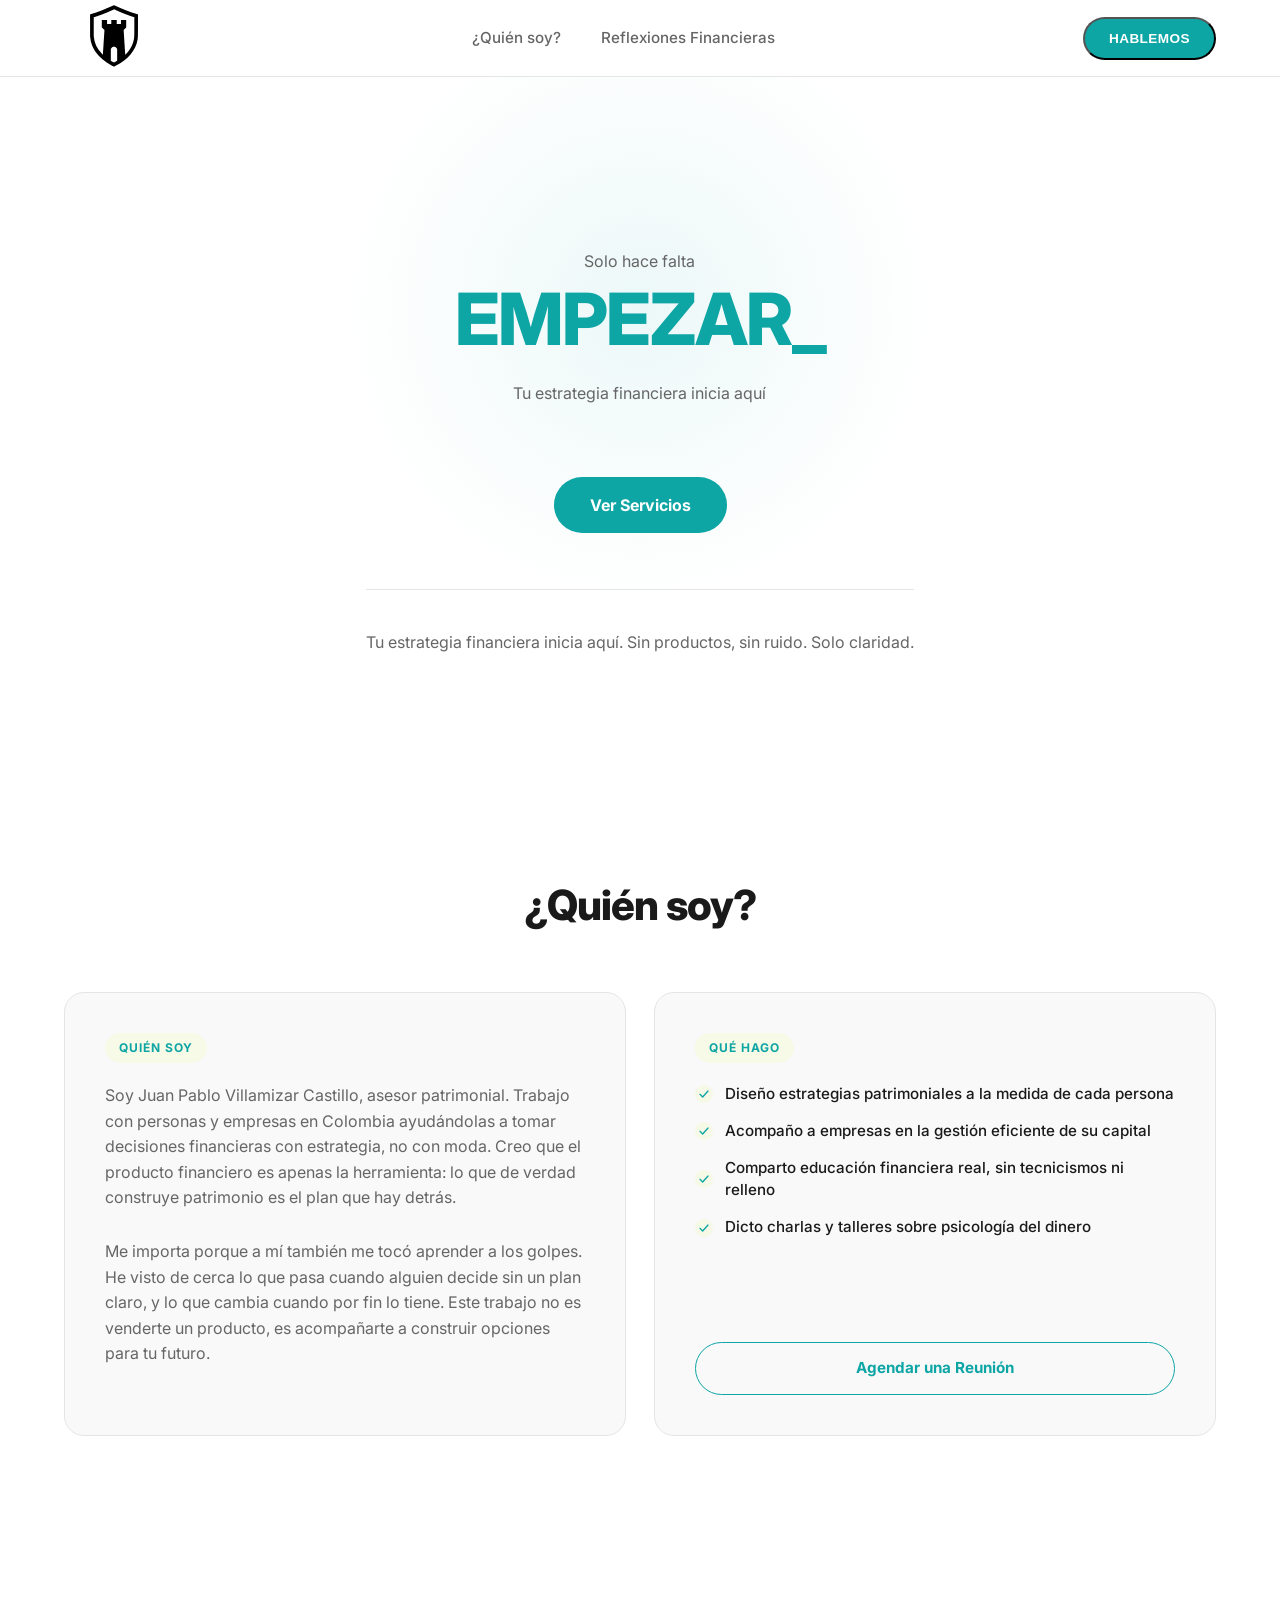
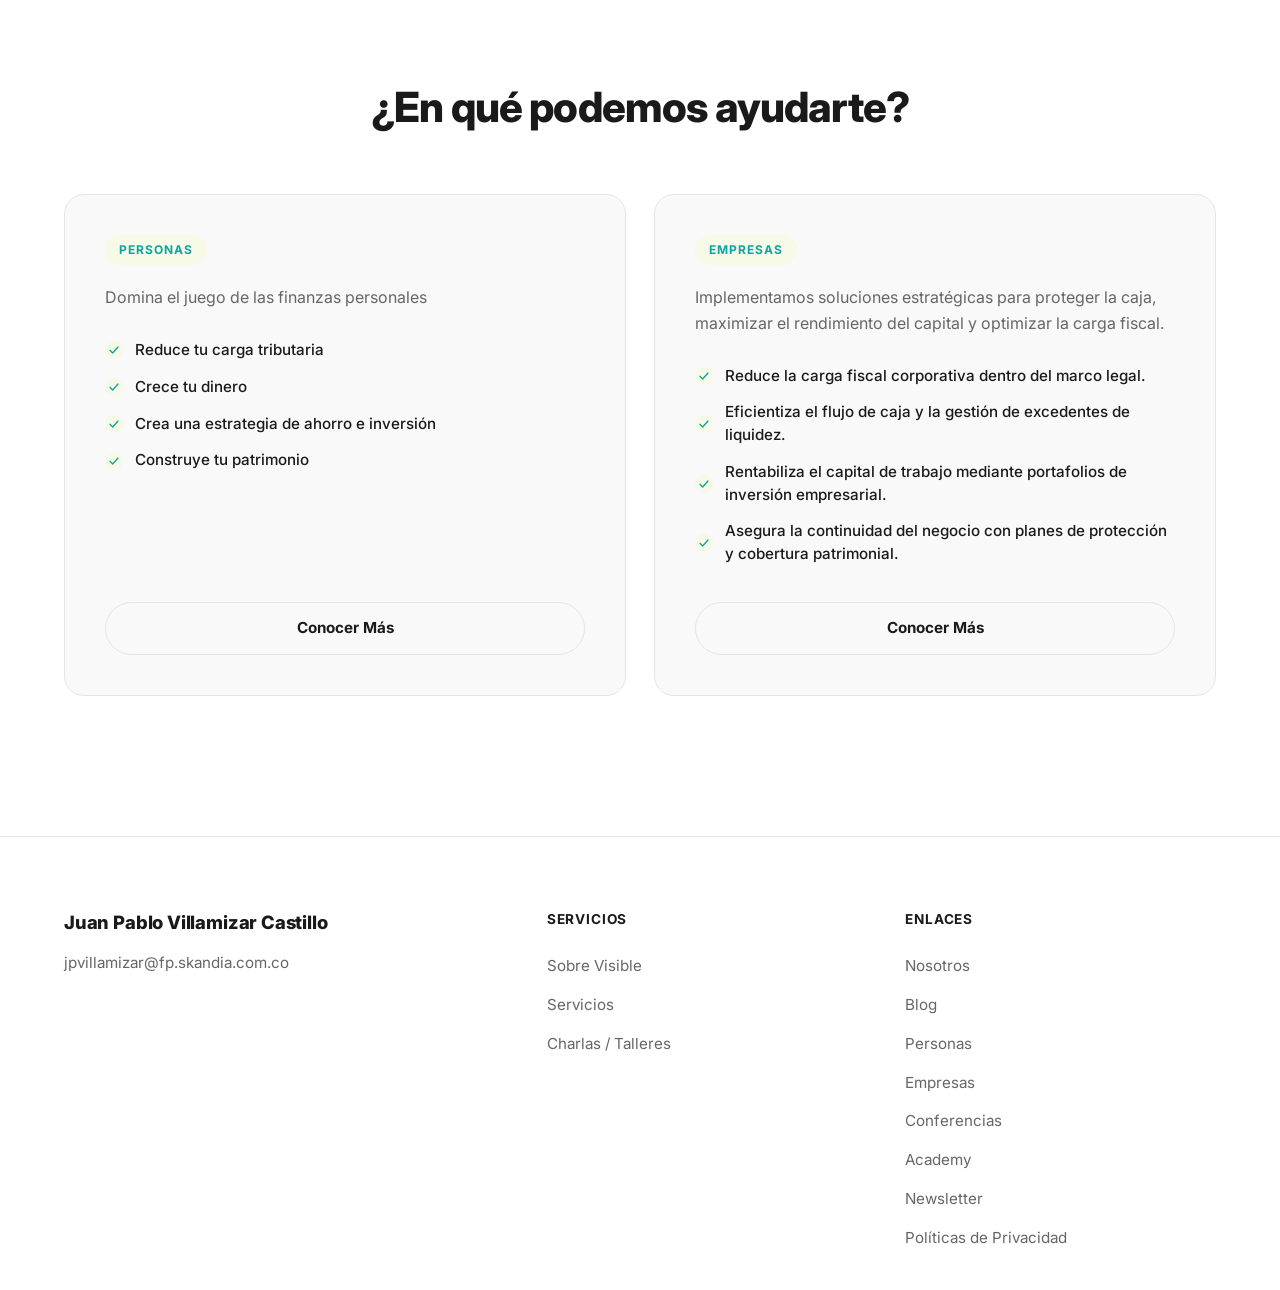
==== commit c44ee0cf: "Limpieza de reflexiones financieras" ====
--- a/index.html
+++ b/index.html
@@ -3,7 +3,7 @@
 <head>
   <meta charset="UTF-8" />
   <meta name="viewport" content="width=device-width, initial-scale=1.0" />
-  <title>Visible | Marca Personal</title>
+  <title>JP Villamizar | Asesor Financiero</title>
   <link rel="preconnect" href="https://fonts.googleapis.com" />
   <link rel="preconnect" href="https://fonts.gstatic.com" crossorigin />
   <link href="https://fonts.googleapis.com/css2?family=Inter:wght@400;500;600;700;800&display=swap" rel="stylesheet" />
@@ -25,20 +25,7 @@
 
       <nav class="nav" id="mainNav">
         <ul class="nav__list">
-          <li><a href="#nosotros" class="nav__link">Nosotros</a></li>
-          <li class="nav__item--dropdown">
-            <a href="#servicios" class="nav__link nav__link--dropdown">
-              Servicios
-              <svg class="chevron" width="10" height="6" viewBox="0 0 10 6" fill="none">
-                <path d="M1 1L5 5L9 1" stroke="currentColor" stroke-width="1.5" stroke-linecap="round" stroke-linejoin="round"/>
-              </svg>
-            </a>
-            <ul class="dropdown">
-              <li><a href="#" class="dropdown__link">Personas</a></li>
-              <li><a href="#" class="dropdown__link">Empresas</a></li>
-              <li><a href="#" class="dropdown__link">Conferencias</a></li>
-            </ul>
-          </li>
+          <li><a href="#nosotros" class="nav__link">¿Quién soy?</a></li>
           <li><a href="reflexiones-financieras.html" class="nav__link">Reflexiones Financieras</a></li>
         </ul>
       </nav>
@@ -64,7 +51,7 @@
 
     <section class="segments" id="nosotros">
       <div class="container">
-        <h2 class="segments__title">Nosotros</h2>
+        <h2 class="segments__title">¿Quién soy?</h2>
 
         <div class="segments__grid">
           <article class="segment-card">
@@ -277,15 +264,6 @@
       const isOpen = mainNav.classList.toggle('is-open');
       navToggle.classList.toggle('is-open');
       navToggle.setAttribute('aria-expanded', isOpen);
-    });
-
-    document.querySelectorAll('.nav__item--dropdown > .nav__link--dropdown').forEach((link) => {
-      link.addEventListener('click', (e) => {
-        if (window.innerWidth <= 900) {
-          e.preventDefault();
-          link.closest('.nav__item--dropdown').classList.toggle('is-open');
-        }
-      });
     });
 
     const contactModalOverlay = document.getElementById('contactModalOverlay');
--- a/style.css
+++ b/style.css
@@ -725,6 +725,11 @@
   color: var(--accent);
 }
 
+/* ===== Override para Reflexion Modal ===== */
+.reflexion-modal {
+  max-width: 75vw !important;
+}
+
 /* ===== Responsive ===== */
 @media (max-width: 900px) {
   .hero__lead-highlight {
@@ -884,6 +889,10 @@
     font-size: 1.4rem;
   }
 
+  .reflexion-modal {
+    max-width: 90vw !important;
+  }
+
   .form-row {
     grid-template-columns: 1fr;
     gap: 20px;
@@ -898,3 +907,69 @@
     grid-column: auto;
   }
 }
+
+/* ===== Estilos específicos para contenido de reflexiones ===== */
+
+.reflexion-modal__body p {
+  margin-bottom: 1rem;
+  line-height: 1.6;
+  color: var(--text-primary);
+}
+
+.reflexion-modal__body ul {
+  list-style-type: disc;
+  margin-left: 1.5rem;
+  padding-left: 0;
+  margin-bottom: 1rem;
+}
+
+.reflexion-modal__body ul li {
+  margin-bottom: 0.8rem;
+  line-height: 1.6;
+  color: var(--text-secondary);
+}
+
+.reflexion-modal__body ol {
+  list-style-type: decimal;
+  margin-left: 1.5rem;
+  padding-left: 0;
+  margin-bottom: 1rem;
+}
+
+.reflexion-modal__body ol li {
+  margin-bottom: 1rem;
+  line-height: 1.6;
+  color: var(--text-primary);
+}
+
+.reflexion-modal__body h3 {
+  font-size: 1.2rem;
+  font-weight: 700;
+  margin-top: 1.5rem;
+  margin-bottom: 0.8rem;
+  color: var(--text-primary);
+  border-bottom: 2px solid var(--accent);
+  padding-bottom: 0.6rem;
+}
+
+.reflexion-modal__body h4 {
+  font-size: 1rem;
+  font-weight: 700;
+  margin-top: 1.2rem;
+  margin-bottom: 0.6rem;
+  color: var(--text-primary);
+}
+
+.reflexion-modal__body blockquote {
+  margin: 1.5rem 0;
+  background: rgba(14, 165, 165, 0.08);
+  border-left: 4px solid var(--accent);
+  padding: 1.2rem;
+  border-radius: 6px;
+  color: var(--text-primary);
+}
+
+.reflexion-modal__body strong {
+  font-weight: 700;
+  color: var(--text-primary);
+}
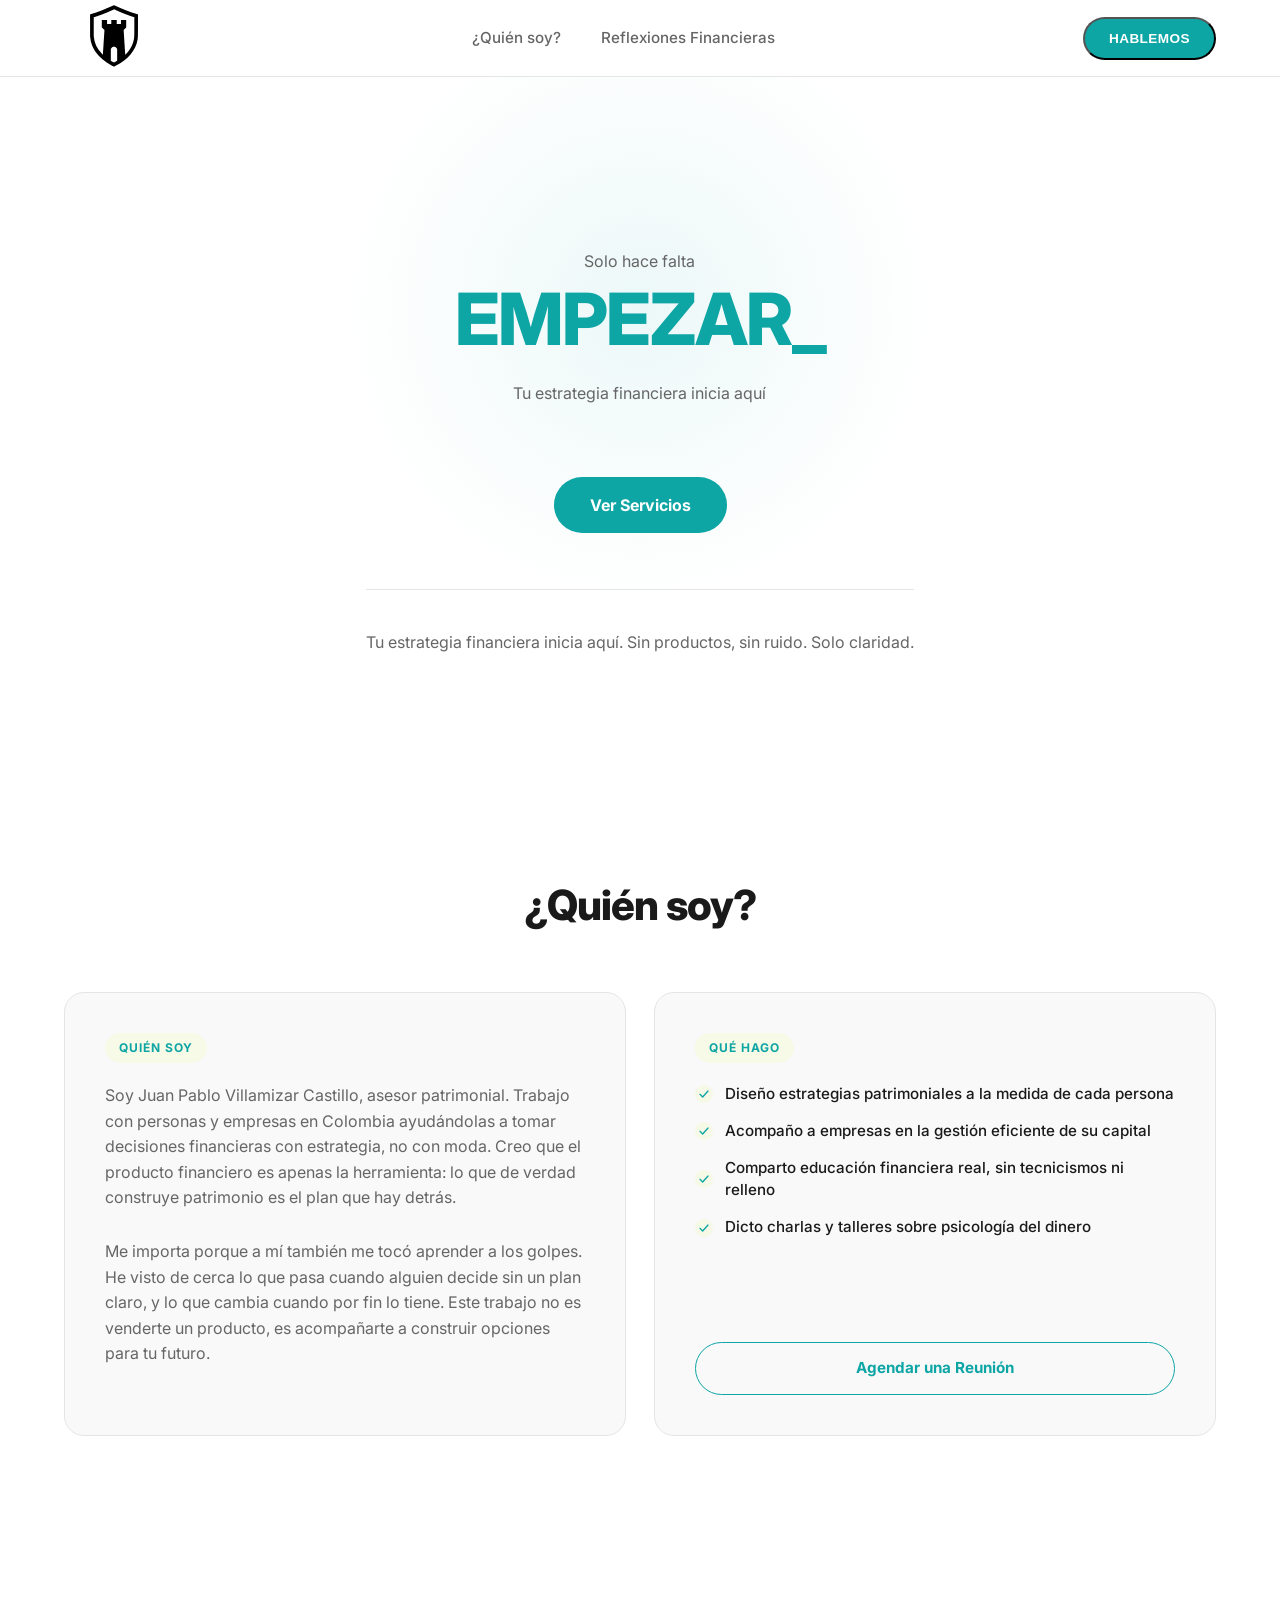
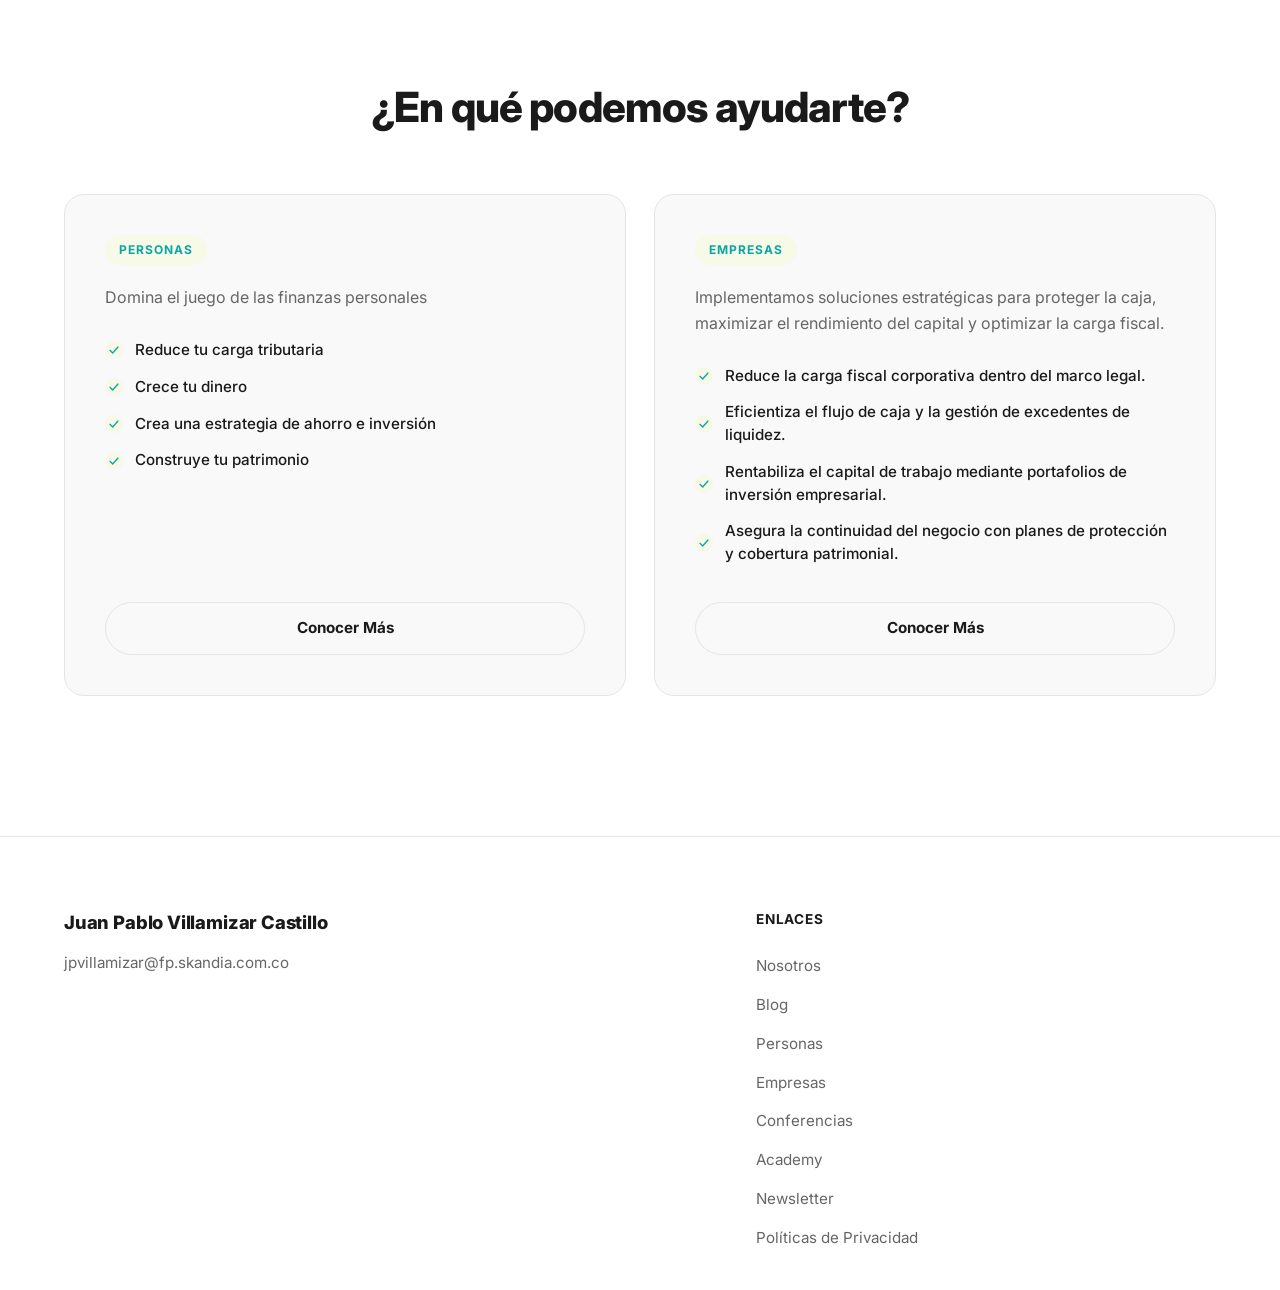
==== commit 4eae6c06: "Ajuste fotter" ====
--- a/index.html
+++ b/index.html
@@ -181,15 +181,6 @@
       <div class="footer__col footer__col--brand">
         <a href="#" class="footer__brand">Juan Pablo Villamizar Castillo</a>
         <a href="mailto:jpvillamizar@fp.skandia.com.co" class="footer__email">jpvillamizar@fp.skandia.com.co</a>
-      </div>
-
-      <div class="footer__col">
-        <h3 class="footer__heading">Servicios</h3>
-        <ul class="footer__list">
-          <li><a href="#" class="footer__link">Sobre Visible</a></li>
-          <li><a href="#" class="footer__link">Servicios</a></li>
-          <li><a href="#" class="footer__link">Charlas / Talleres</a></li>
-        </ul>
       </div>
 
       <div class="footer__col">
--- a/style.css
+++ b/style.css
@@ -672,7 +672,7 @@
 
 .footer__inner {
   display: grid;
-  grid-template-columns: 1.4fr 1fr 1fr;
+  grid-template-columns: 1.4fr 1fr;
   gap: 48px;
 }
 
@@ -763,15 +763,6 @@
 
   .footer {
     padding: 56px 0 32px;
-  }
-
-  .footer__inner {
-    grid-template-columns: 1fr 1fr;
-    row-gap: 40px;
-  }
-
-  .footer__col--brand {
-    grid-column: 1 / -1;
   }
 
   .nav {
@@ -902,10 +893,6 @@
     grid-template-columns: 1fr;
     row-gap: 36px;
   }
-
-  .footer__col--brand {
-    grid-column: auto;
-  }
 }
 
 /* ===== Estilos específicos para contenido de reflexiones ===== */
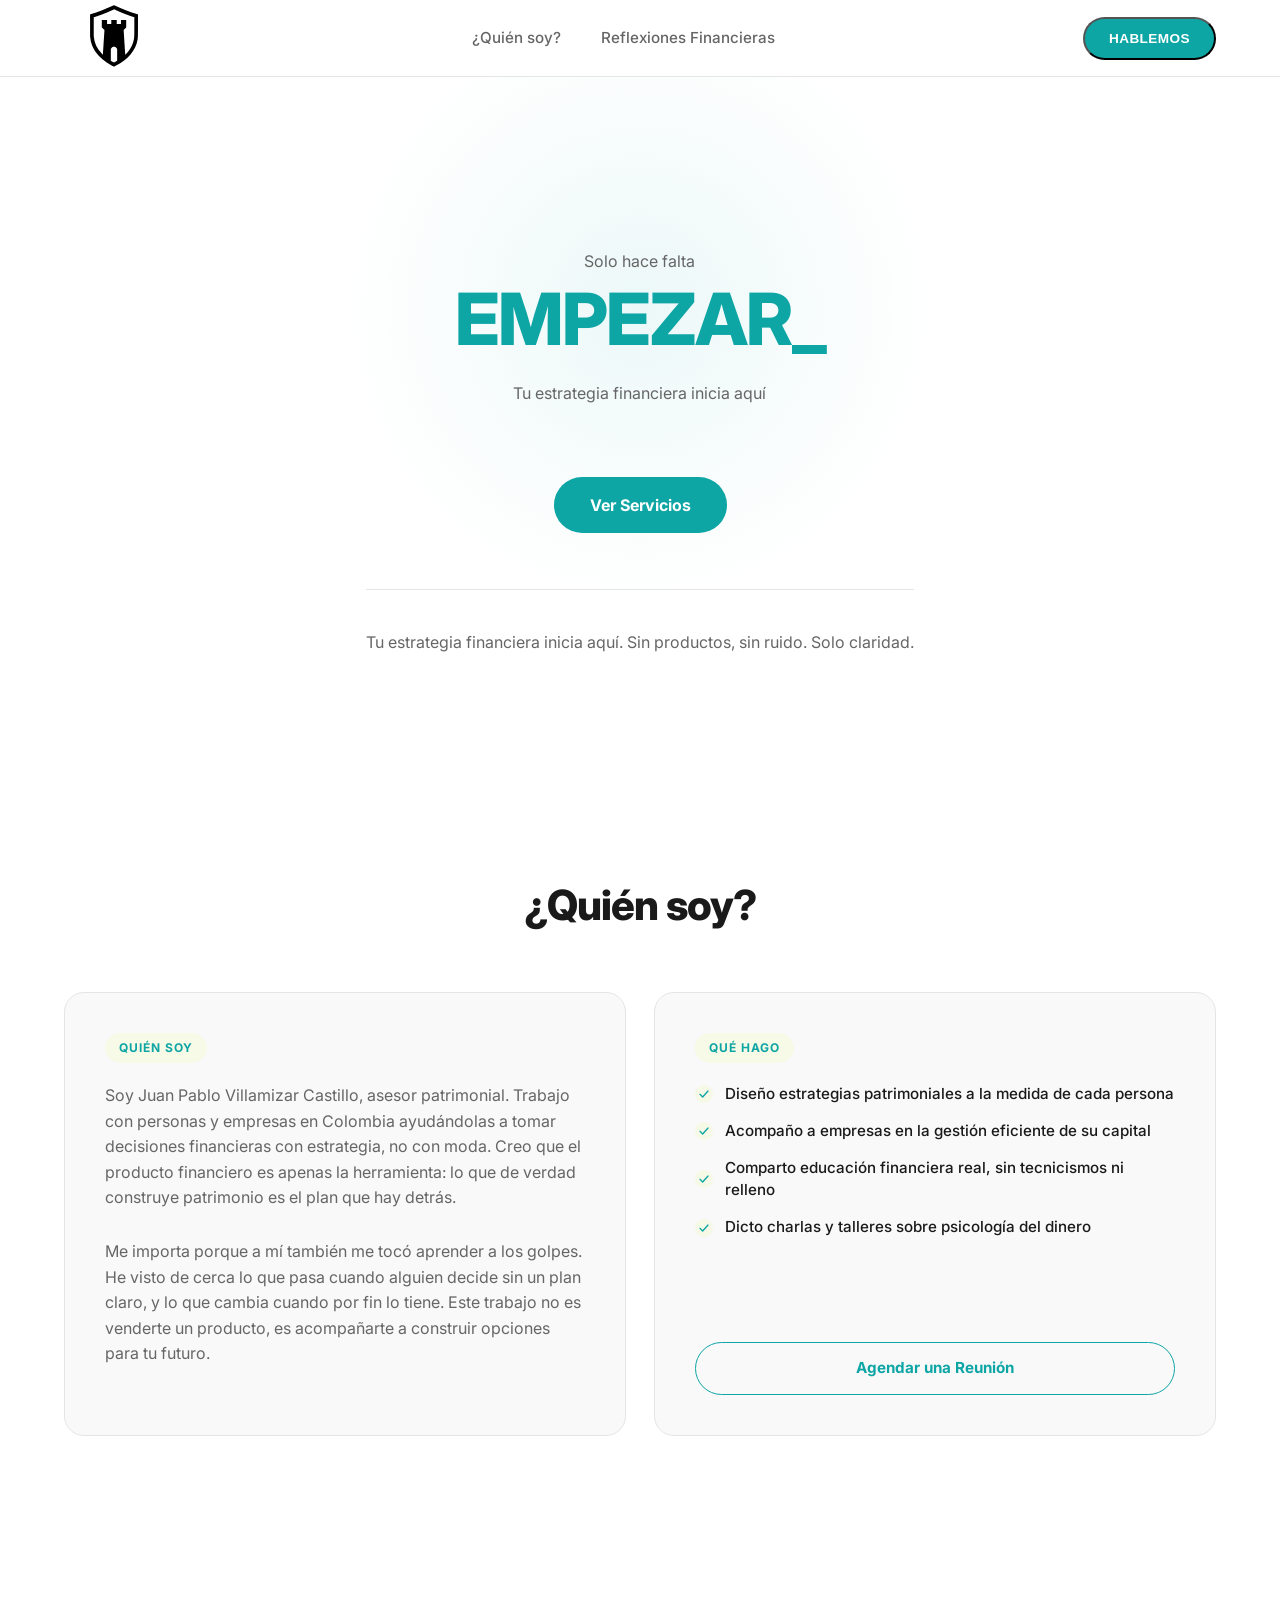
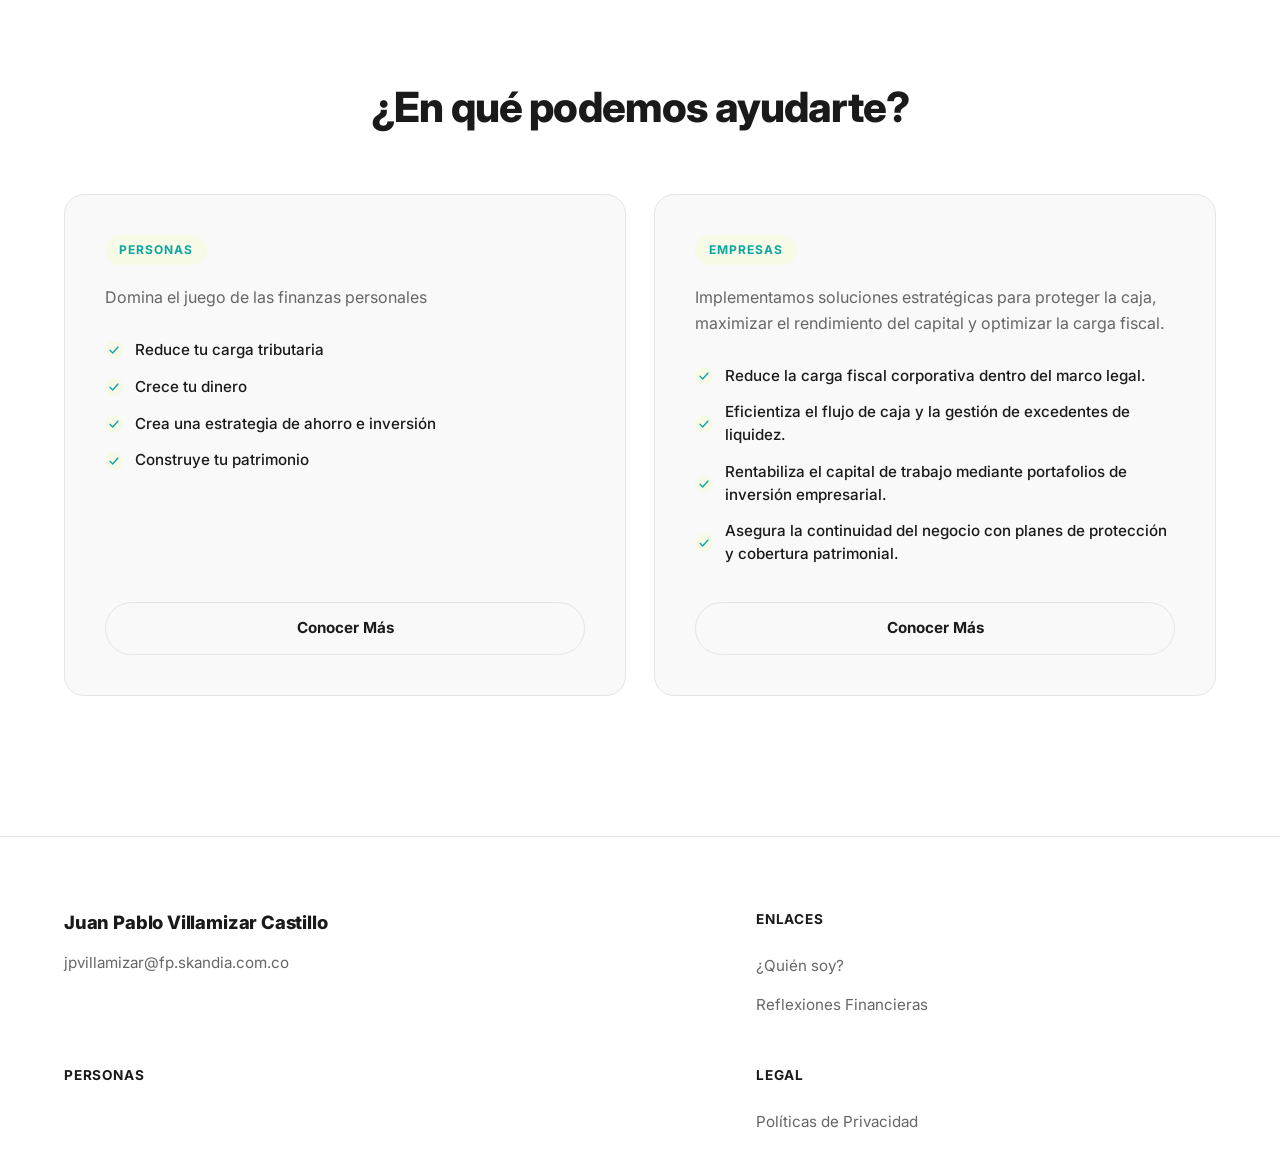
==== commit 8ba44b7a: "Fix: Corregir footer - ajustar nombres de links y eliminar items innecesarios" ====
--- a/index.html
+++ b/index.html
@@ -178,21 +178,30 @@
 
   <footer class="footer">
     <div class="container footer__inner">
+      <!-- Columna 1: Brand -->
       <div class="footer__col footer__col--brand">
-        <a href="#" class="footer__brand">Juan Pablo Villamizar Castillo</a>
+        <a href="index.html" class="footer__brand">Juan Pablo Villamizar Castillo</a>
         <a href="mailto:jpvillamizar@fp.skandia.com.co" class="footer__email">jpvillamizar@fp.skandia.com.co</a>
       </div>
 
+      <!-- Columna 2: Enlaces principales -->
       <div class="footer__col">
         <h3 class="footer__heading">Enlaces</h3>
         <ul class="footer__list">
-          <li><a href="#" class="footer__link">Nosotros</a></li>
-          <li><a href="#" class="footer__link">Blog</a></li>
-          <li><a href="#" class="footer__link">Personas</a></li>
-          <li><a href="#" class="footer__link">Empresas</a></li>
-          <li><a href="#" class="footer__link">Conferencias</a></li>
-          <li><a href="#" class="footer__link">Academy</a></li>
-          <li><a href="#" class="footer__link">Newsletter</a></li>
+          <li><a href="index.html#nosotros" class="footer__link">¿Quién soy?</a></li>
+          <li><a href="reflexiones-financieras.html" class="footer__link">Reflexiones Financieras</a></li>
+        </ul>
+      </div>
+
+      <!-- Columna 3: Personas (SIN links, solo heading) -->
+      <div class="footer__col">
+        <h3 class="footer__heading">Personas</h3>
+      </div>
+
+      <!-- Columna 4: Legal -->
+      <div class="footer__col">
+        <h3 class="footer__heading">Legal</h3>
+        <ul class="footer__list">
           <li><a href="#" class="footer__link">Políticas de Privacidad</a></li>
         </ul>
       </div>
--- a/style.css
+++ b/style.css
@@ -871,17 +871,19 @@
     font-size: 1.15rem;
   }
 
+  .modal-overlay {
+    padding: 16px;
+  }
+
   .modal {
+    max-width: 95vw;
     padding: 32px 20px;
     border-radius: 16px;
+    overflow-x: hidden;
   }
 
   .modal__title {
     font-size: 1.4rem;
-  }
-
-  .reflexion-modal {
-    max-width: 90vw !important;
   }
 
   .form-row {
@@ -960,3 +962,61 @@
   font-weight: 700;
   color: var(--text-primary);
 }
+
+.reflexion-grid-2col {
+  display: grid;
+  grid-template-columns: 1fr 1fr;
+  gap: 2.5rem;
+  margin: 2.5rem auto;
+  max-width: 950px;
+}
+
+.reflexion-grid-3col {
+  display: grid;
+  grid-template-columns: 1fr auto 1fr;
+  gap: 1.5rem;
+  align-items: start;
+  margin: 2rem 0;
+  padding: 1.5rem 0;
+  border-top: 1px solid #e5e5e5;
+  border-bottom: 1px solid #e5e5e5;
+}
+
+@media (max-width: 600px) {
+  .reflexion-grid-2col,
+  .reflexion-grid-3col {
+    grid-template-columns: 1fr;
+    gap: 1.25rem;
+  }
+
+  .reflexion-modal__body p {
+    font-size: 0.95rem;
+    margin-bottom: 0.8rem;
+  }
+
+  .reflexion-modal__body ul,
+  .reflexion-modal__body ol {
+    margin-left: 1.2rem;
+  }
+
+  .reflexion-modal__body ul li,
+  .reflexion-modal__body ol li {
+    font-size: 0.95rem;
+    margin-bottom: 0.6rem;
+  }
+
+  .reflexion-modal__body h3 {
+    font-size: 1.1rem;
+    margin-top: 1.2rem;
+  }
+
+  .reflexion-modal__body h4 {
+    margin-top: 1rem;
+  }
+
+  .reflexion-modal__body blockquote {
+    margin: 1.2rem 0;
+    padding: 1rem;
+    font-size: 0.95rem;
+  }
+}
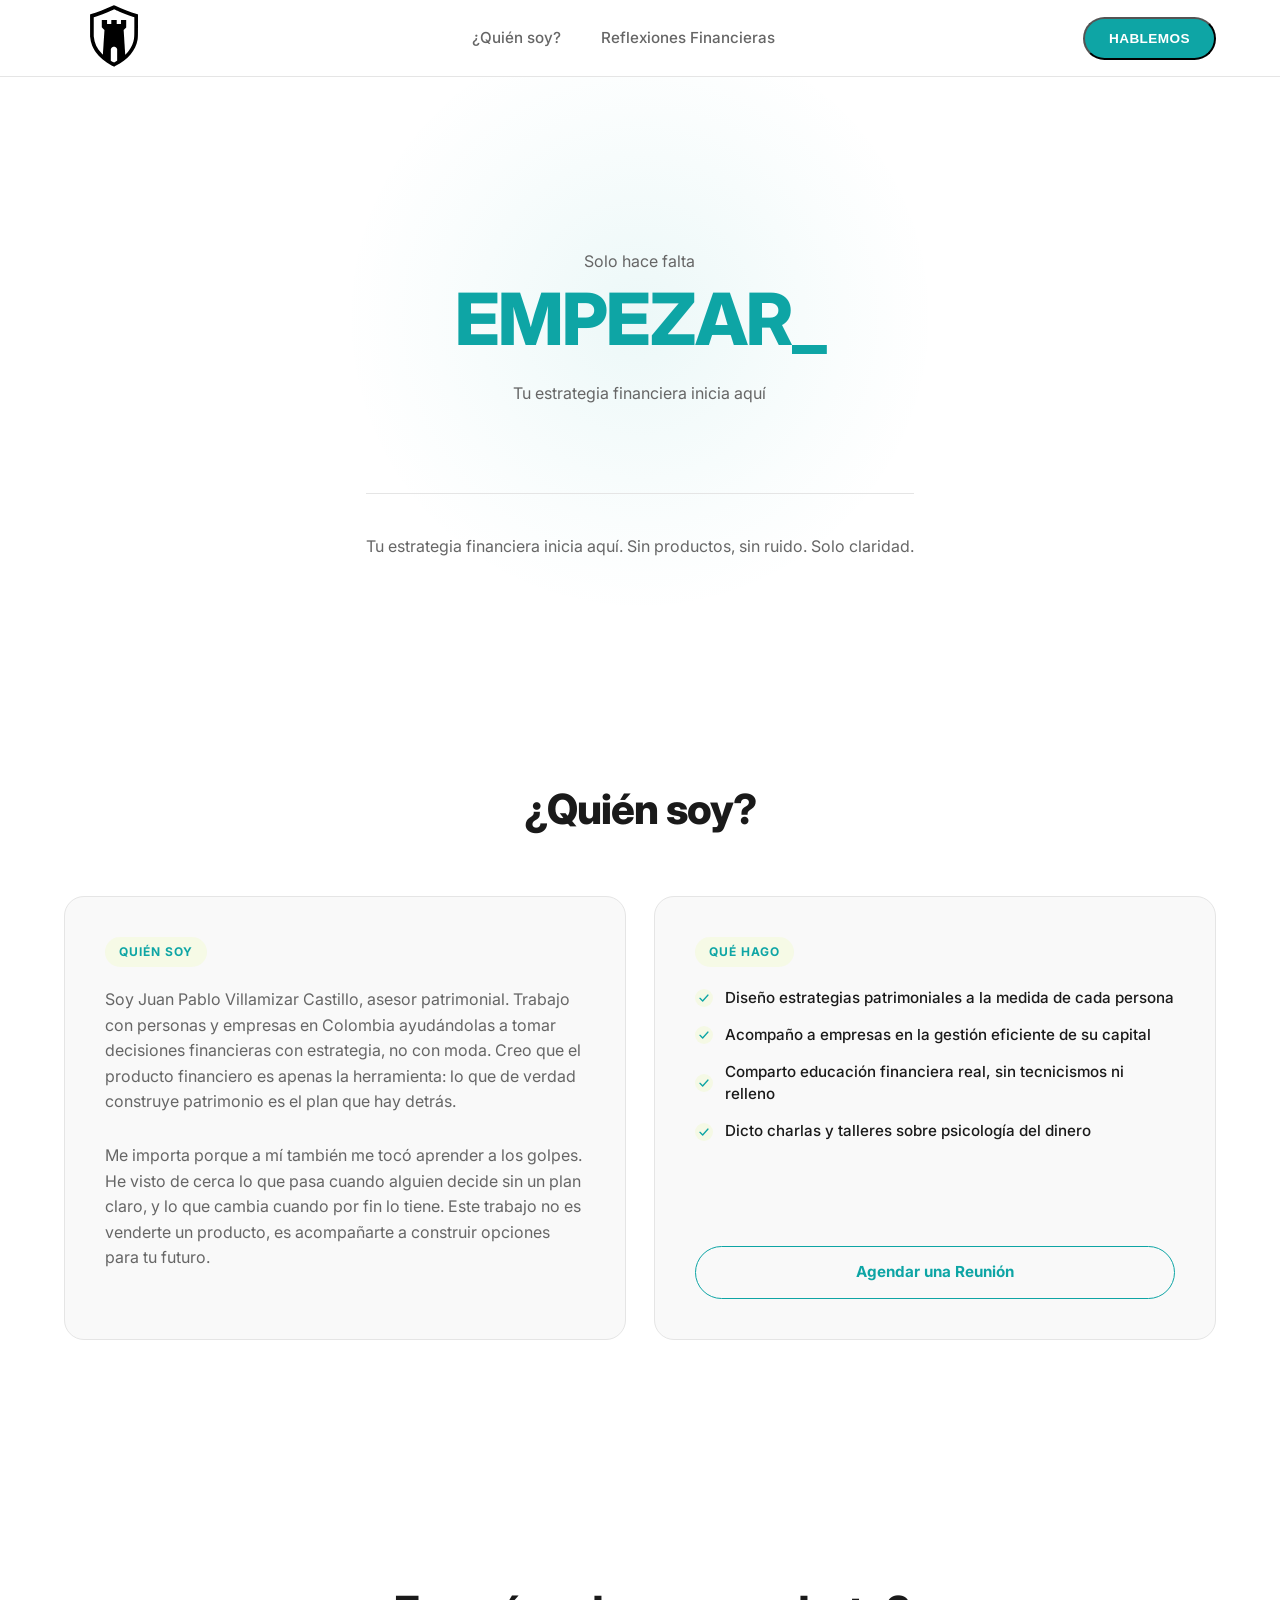
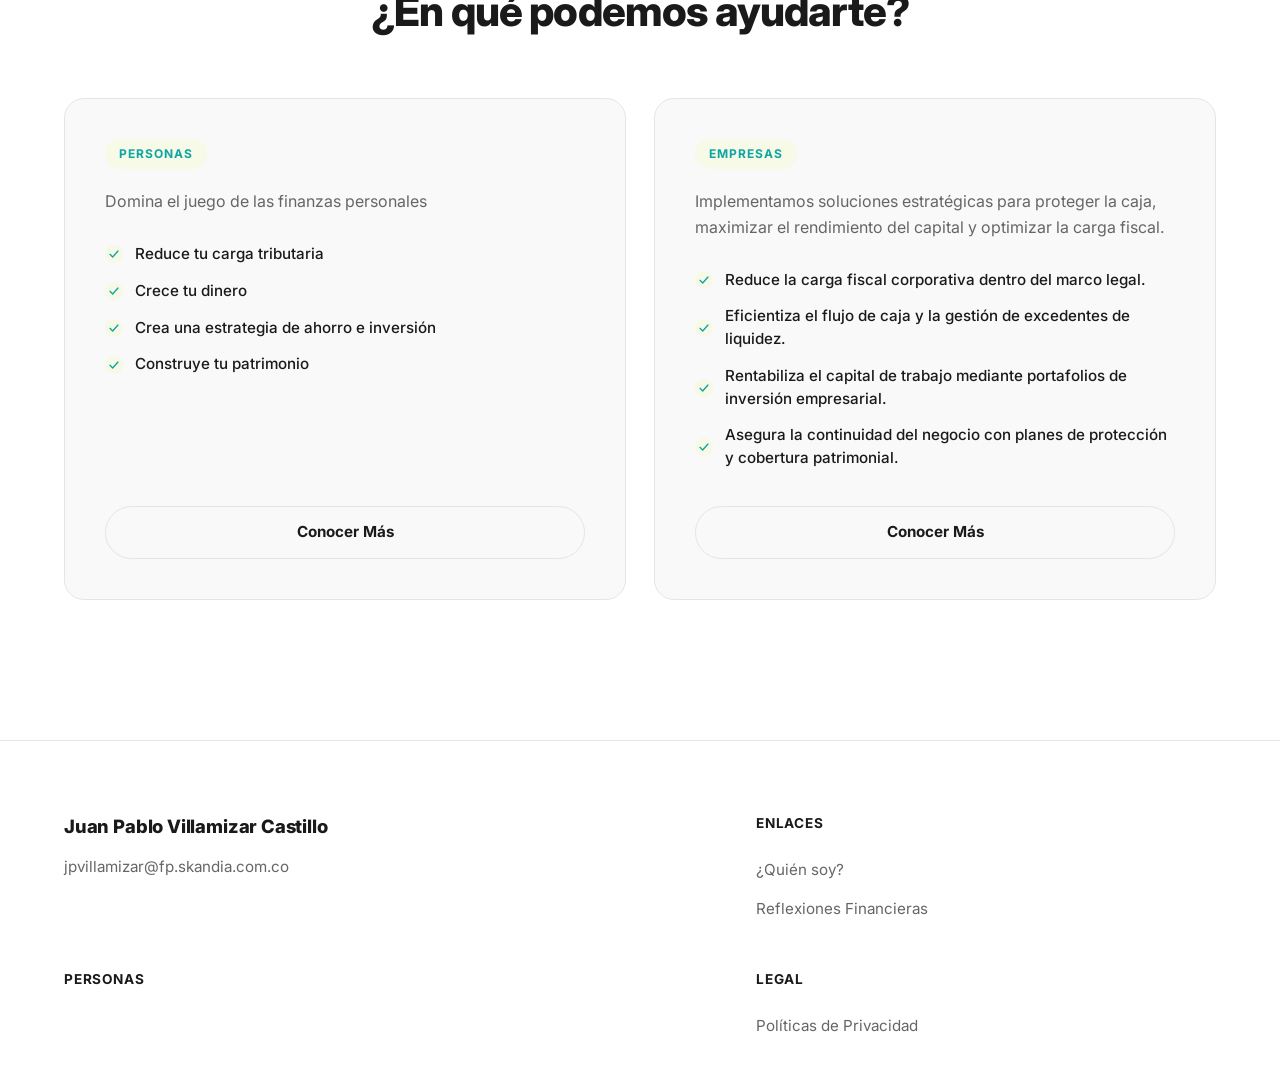
==== commit 9c63c16a: "Remove: Eliminar botón 'Ver Servicios' del hero section" ====
--- a/index.html
+++ b/index.html
@@ -42,8 +42,6 @@
           <h1 class="hero__lead-highlight">EMPEZAR<span class="cursor">_</span></h1>
           <p class="hero__lead-text">Tu estrategia financiera inicia aquí</p>
         </div>
-
-        <a href="#" class="btn btn--primary hero__cta">Ver Servicios</a>
 
         <p class="hero__text">Tu estrategia financiera inicia aquí. Sin productos, sin ruido. Solo claridad.</p>
       </div>
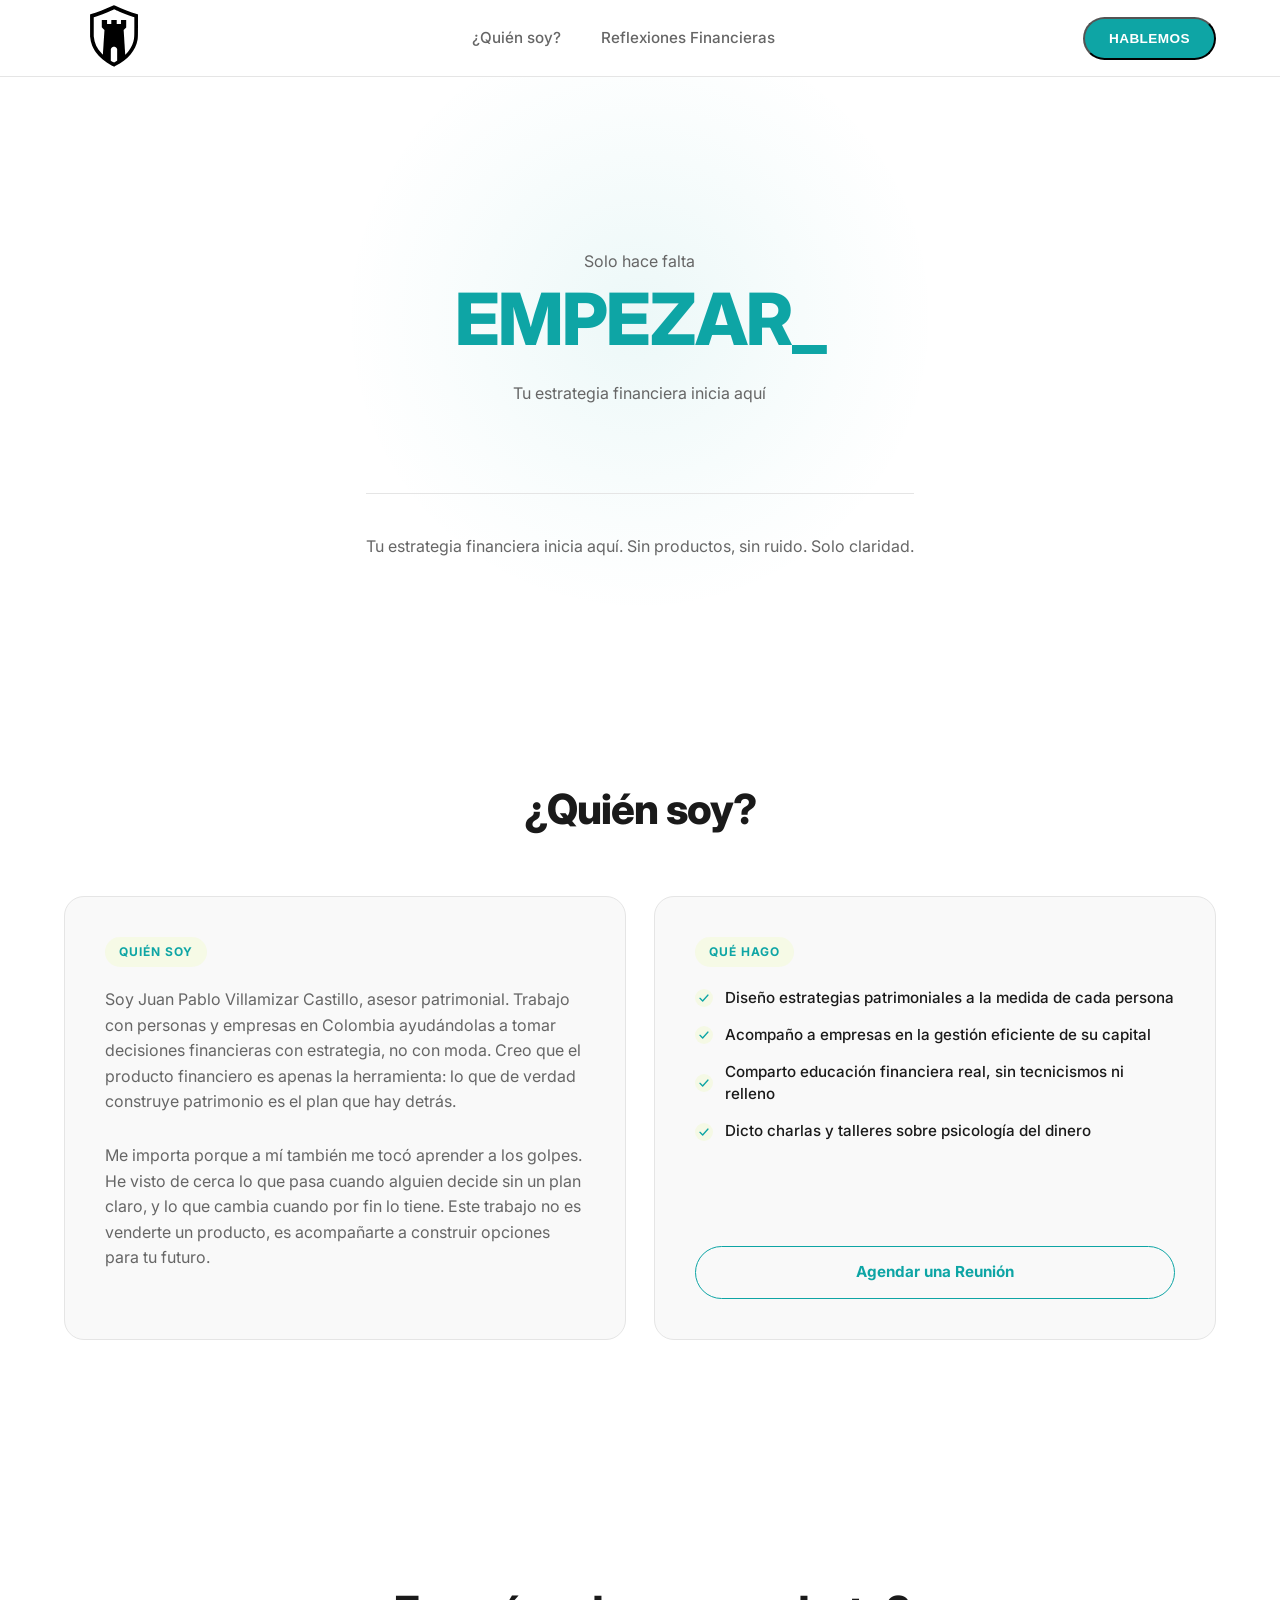
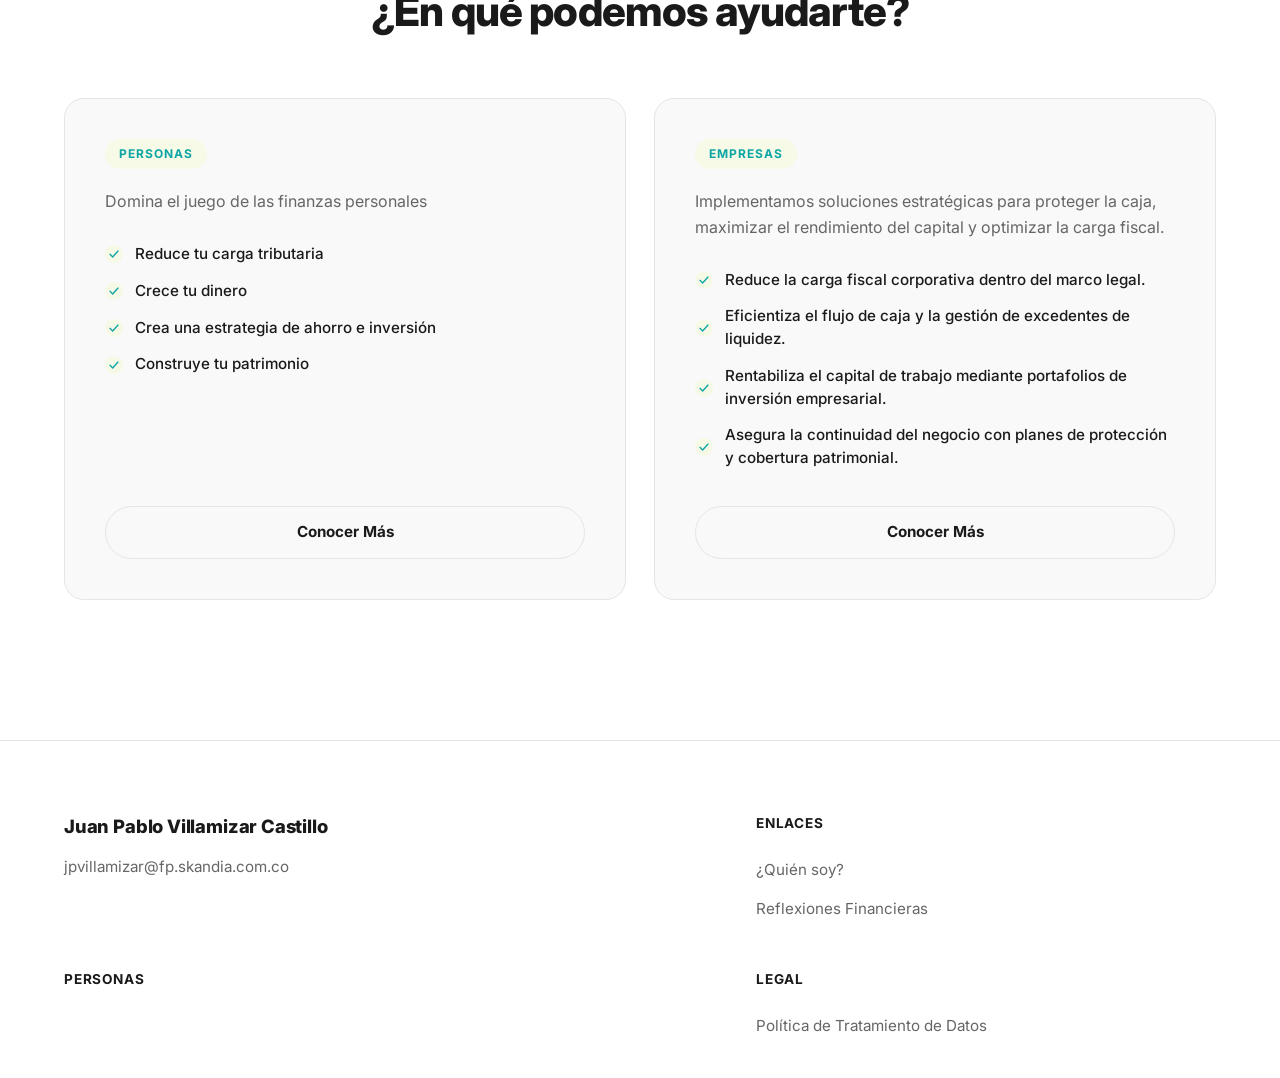
==== commit 5bd9cf51: "Añade politica de tratamiento de dato" ====
--- a/index.html
+++ b/index.html
@@ -200,7 +200,7 @@
       <div class="footer__col">
         <h3 class="footer__heading">Legal</h3>
         <ul class="footer__list">
-          <li><a href="#" class="footer__link">Políticas de Privacidad</a></li>
+          <li><a href="politica-tratamiento-datos.html" class="footer__link">Política de Tratamiento de Datos</a></li>
         </ul>
       </div>
     </div>
@@ -246,7 +246,7 @@
 
         <label class="checkbox-group">
           <input type="checkbox" id="privacyPolicy" name="privacyPolicy" required />
-          <span>He leído y acepto las <a href="#" class="inline-link">políticas de privacidad</a>.</span>
+          <span>Acepto la <a href="politica-tratamiento-datos.html" target="_blank" rel="noopener" class="inline-link">Política de Tratamiento de Datos Personales</a>.</span>
         </label>
 
         <button type="submit" class="btn btn--cta modal__submit">ENVIAR</button>
